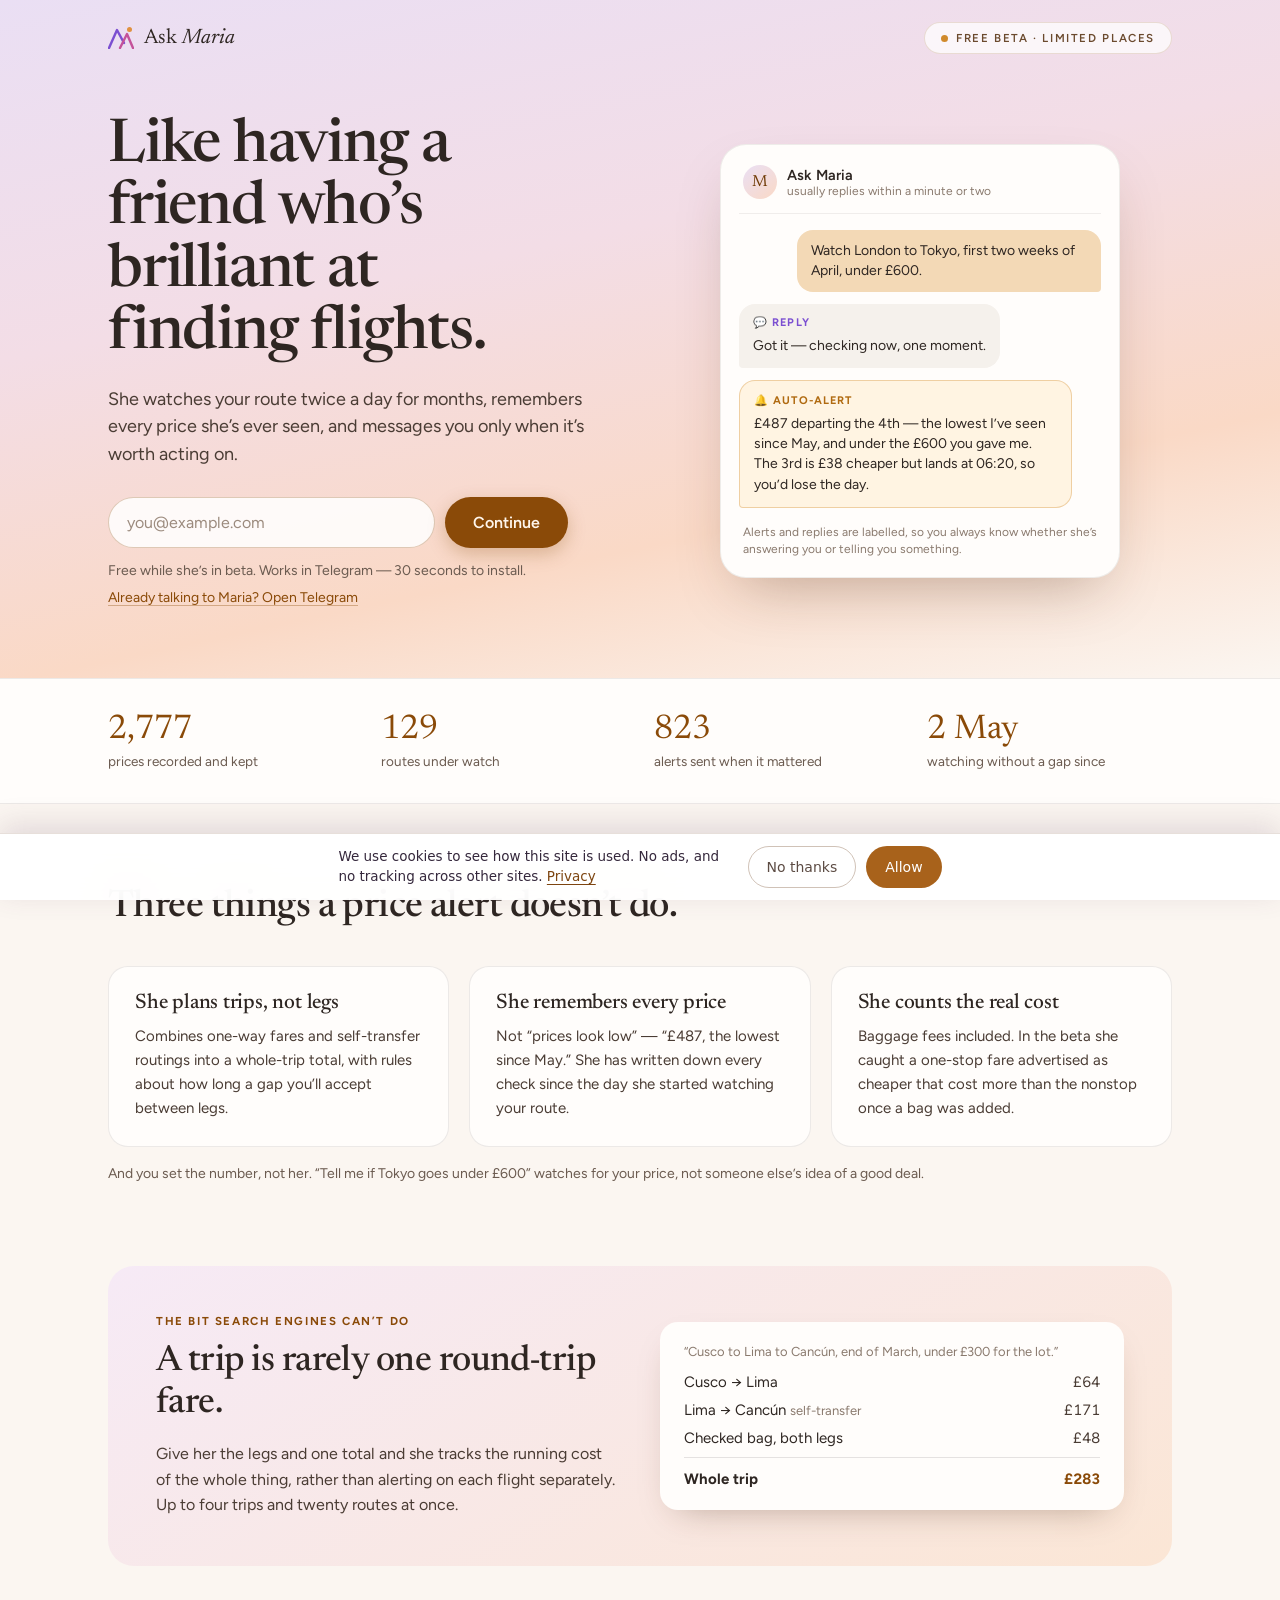
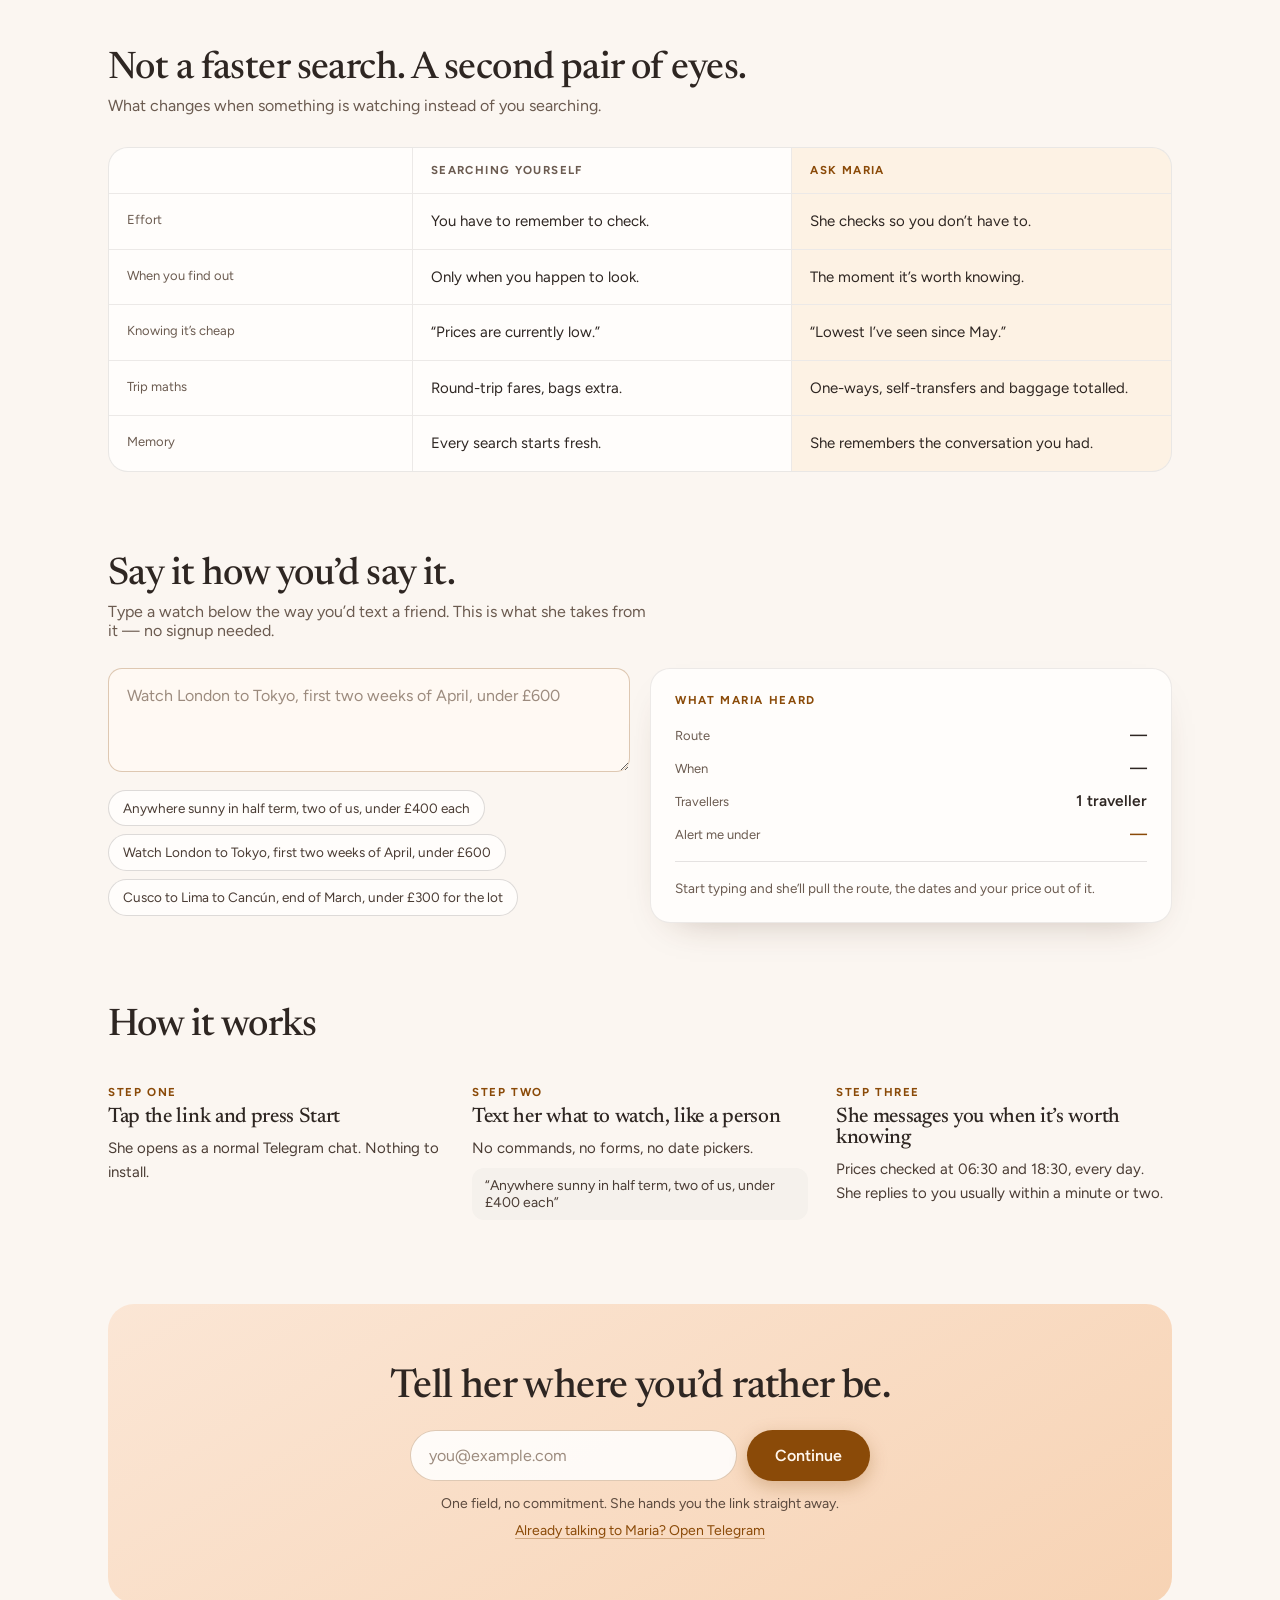
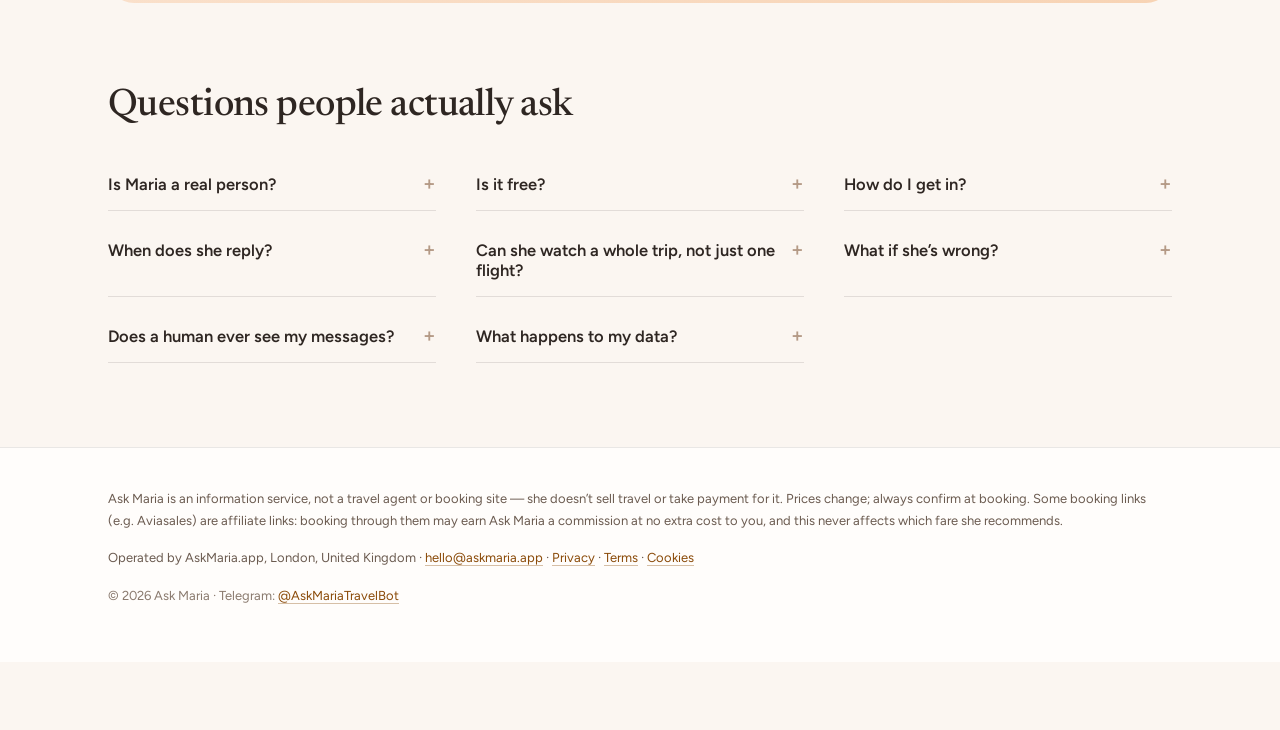
==== index.html @ 1ac15db9 "Redesign the site around a three-step signup Adopts the supplied static design (index / invite / con" ====
<!DOCTYPE html>
<html lang="en">
<head>
<meta charset="utf-8">
<meta name="viewport" content="width=device-width, initial-scale=1">

<!-- Consent Mode defaults. MUST run before gtm.js and gtag.js below: a default
     declared after the tag has started is a default that arrived too late.
     Storage is denied until the banner in /analytics.js says otherwise, so both
     tags start up cookieless. The localStorage read re-grants for a returning
     visitor who already accepted — without it the first hit of every later
     visit would be recorded with storage off, and the banner would re-ask. -->
<script>
window.dataLayer = window.dataLayer || [];
function gtag(){dataLayer.push(arguments);}
gtag('consent','default',{
  ad_storage:'denied',
  ad_user_data:'denied',
  ad_personalization:'denied',
  analytics_storage:'denied',
  wait_for_update:500
});
try{if(localStorage.getItem('askmaria-consent')==='granted'){
  gtag('consent','update',{analytics_storage:'granted'});
}}catch(e){}
</script>

<!-- Google Tag Manager -->
<script>(function(w,d,s,l,i){w[l]=w[l]||[];w[l].push({'gtm.start':
new Date().getTime(),event:'gtm.js'});var f=d.getElementsByTagName(s)[0],
j=d.createElement(s),dl=l!='dataLayer'?'&l='+l:'';j.async=true;j.src=
'https://www.googletagmanager.com/gtm.js?id='+i+dl;f.parentNode.insertBefore(j,f);
})(window,document,'script','dataLayer','GTM-TWRBWLNP');</script>
<!-- End Google Tag Manager -->

<meta name="description" content="A Telegram bot that watches flight prices twice a day and tells you when a fare is the lowest she has seen. You set the price. Free while she is in beta.">

<link rel="canonical" href="https://askmaria.app/">

<meta property="og:type" content="website">
<meta property="og:site_name" content="Ask Maria">
<meta property="og:url" content="https://askmaria.app/">
<meta property="og:title" content="Ask Maria &mdash; a friend who&rsquo;s brilliant at finding flights">
<meta property="og:description" content="She remembers every price, so she can tell you when one is genuinely low. You set the number. Free beta.">
<meta property="og:image" content="https://askmaria.app/og.png">
<meta property="og:image:width" content="1200">
<meta property="og:image:height" content="630">
<meta property="og:image:alt" content="Ask Maria &mdash; a friend who&rsquo;s brilliant at finding flights">
<meta name="twitter:card" content="summary_large_image">

<meta name="theme-color" content="#F6EFE7">

<link rel="icon" type="image/svg+xml" href="/logo/ask-maria-favicon.svg">
<title>Ask Maria &mdash; a friend who&rsquo;s brilliant at finding flights</title>
<link rel="preconnect" href="https://fonts.googleapis.com">
<link rel="preconnect" href="https://fonts.gstatic.com" crossorigin>
<link href="https://fonts.googleapis.com/css2?family=Newsreader:opsz,wght@6..72,400;6..72,500;6..72,600&family=Figtree:wght@400;500;600;700&display=swap" rel="stylesheet">
<link rel="stylesheet" href="styles.css">

</head>
<body>
<div class="band">
  <header class="wrap site-head">
  <a class="logo" href="index.html"><svg width="26" height="22" viewBox="0 0 26 22" fill="none" aria-hidden="true"><path d="M1 21 9 3l7 13" stroke="#7B4FD1" stroke-width="2.4" stroke-linecap="round" stroke-linejoin="round"/><path d="M12 21 19 7l6 14" stroke="#C4529A" stroke-width="2.4" stroke-linecap="round" stroke-linejoin="round"/><circle cx="21.5" cy="2.5" r="2.5" fill="#E0913F"/></svg><span>Ask <em>Maria</em></span></a>
  <div class="pill"><span class="dot"></span>Free beta &middot; Limited places</div>
</header>
  <section class="hero">
    <div>
      <h1>Like having a friend who&rsquo;s brilliant at finding flights.</h1>
      <p class="lede" style="margin-bottom:28px">She watches your route twice a day for months, remembers every price she&rsquo;s ever seen, and messages you only when it&rsquo;s worth acting on.</p>
      <form class="signup" action="invite.html" method="get">
        <input class="input" type="email" name="email" required placeholder="you@example.com" aria-label="Email address">
        <button class="btn" type="submit">Continue</button>
      </form>
      <p class="note" style="margin-top:14px">Free while she&rsquo;s in beta. Works in Telegram &mdash; 30 seconds to install.</p>
      <p class="note" style="margin-top:10px"><a href="https://t.me/AskMariaTravelBot">Already talking to Maria? Open Telegram</a></p>
    </div>
    <div class="chat">
      <div class="chat__head">
        <div class="chat__avatar">M</div>
        <div>
          <div style="font-weight:600;font-size:14.5px">Ask Maria</div>
          <div style="font-size:12px;color:var(--ink-4)">usually replies within a minute or two</div>
        </div>
      </div>
      <div class="chat__body">
        <div class="bubble bubble--me">Watch London to Tokyo, first two weeks of April, under &pound;600.</div>
        <div class="bubble"><span class="tag tag--reply">&#128172; REPLY</span>Got it &mdash; checking now, one moment.</div>
        <div class="bubble bubble--alert"><span class="tag tag--alert">&#128276; AUTO-ALERT</span>&pound;487 departing the 4th &mdash; the lowest I&rsquo;ve seen since May, and under the &pound;600 you gave me. The 3rd is &pound;38 cheaper but lands at 06:20, so you&rsquo;d lose the day.</div>
      </div>
      <p style="margin:16px 4px 2px;font-size:12px;color:var(--ink-4);line-height:1.4">Alerts and replies are labelled, so you always know whether she&rsquo;s answering you or telling you something.</p>
    </div>
  </section>
</div>

<section class="stats">
  <div class="wrap stats__grid" style="padding-left:28px;padding-right:28px">
    <div><div class="stat__n" data-stat="prices">2,777</div><div class="stat__l">prices recorded and kept</div></div>
    <div><div class="stat__n" data-stat="routes">129</div><div class="stat__l">routes under watch</div></div>
    <div><div class="stat__n" data-stat="alerts">823</div><div class="stat__l">alerts sent when it mattered</div></div>
    <div><div class="stat__n" data-stat="since">2 May</div><div class="stat__l">watching without a gap since</div></div>
  </div>
</section>

<section class="wrap section">
  <h2 class="h2" style="margin-bottom:40px">Three things a price alert doesn&rsquo;t do.</h2>
  <div class="grid">
    <div class="card"><h3>She plans trips, not legs</h3><p>Combines one-way fares and self-transfer routings into a whole-trip total, with rules about how long a gap you&rsquo;ll accept between legs.</p></div>
    <div class="card"><h3>She remembers every price</h3><p>Not &ldquo;prices look low&rdquo; &mdash; &ldquo;&pound;487, the lowest since May.&rdquo; She has written down every check since the day she started watching your route.</p></div>
    <div class="card"><h3>She counts the real cost</h3><p>Baggage fees included. In the beta she caught a one-stop fare advertised as cheaper that cost more than the nonstop once a bag was added.</p></div>
  </div>
  <p class="note" style="margin-top:18px">And you set the number, not her. &ldquo;Tell me if Tokyo goes under &pound;600&rdquo; watches for your price, not someone else&rsquo;s idea of a good deal.</p>
</section>

<section class="wrap section">
  <div class="panel">
    <div>
      <div class="eyebrow" style="margin-bottom:14px">The bit search engines can&rsquo;t do</div>
      <h2 style="font-size:clamp(26px,3.2vw,36px);line-height:1.15;margin-bottom:16px">A trip is rarely one round-trip fare.</h2>
      <p style="font-size:16px;line-height:1.6;color:var(--ink-2);max-width:34em">Give her the legs and one total and she tracks the running cost of the whole thing, rather than alerting on each flight separately. Up to four trips and twenty routes at once.</p>
    </div>
    <div class="receipt">
      <p style="font-size:13px;color:var(--ink-4);margin-bottom:14px">&ldquo;Cusco to Lima to Canc&uacute;n, end of March, under &pound;300 for the lot.&rdquo;</p>
      <div class="row"><span>Cusco &rarr; Lima</span><span class="num">&pound;64</span></div>
      <div class="row"><span>Lima &rarr; Canc&uacute;n <span style="color:var(--ink-4);font-size:13px">self-transfer</span></span><span class="num">&pound;171</span></div>
      <div class="row"><span>Checked bag, both legs</span><span class="num">&pound;48</span></div>
      <div class="row row--total"><span>Whole trip</span><span class="num">&pound;283</span></div>
    </div>
  </div>
</section>

<section class="wrap section">
  <h2 class="h2">Not a faster search. A second pair of eyes.</h2>
  <p class="sub">What changes when something is watching instead of you searching.</p>
  <div class="table">
    <div class="table__grid">
      <div class="th"></div><div class="th">Searching yourself</div><div class="th us">Ask Maria</div>
        <div class="rh">Effort</div><div>You have to remember to check.</div><div class="us">She checks so you don&rsquo;t have to.</div>
        <div class="rh">When you find out</div><div>Only when you happen to look.</div><div class="us">The moment it&rsquo;s worth knowing.</div>
        <div class="rh">Knowing it&rsquo;s cheap</div><div>&ldquo;Prices are currently low.&rdquo;</div><div class="us">&ldquo;Lowest I&rsquo;ve seen since May.&rdquo;</div>
        <div class="rh">Trip maths</div><div>Round-trip fares, bags extra.</div><div class="us">One-ways, self-transfers and baggage totalled.</div>
        <div class="rh">Memory</div><div>Every search starts fresh.</div><div class="us">She remembers the conversation you had.</div>
    </div>
  </div>
</section>

<section class="wrap section">
  <h2 class="h2">Say it how you&rsquo;d say it.</h2>
  <p class="sub" style="margin-bottom:28px">Type a watch below the way you&rsquo;d text a friend. This is what she takes from it &mdash; no signup needed.</p>
  <div class="try">
    <div>
      <textarea class="field" id="try-input" rows="3" placeholder="Watch London to Tokyo, first two weeks of April, under &pound;600"></textarea>
      <div class="chips" id="try-chips"></div>
    </div>
    <div class="parsed">
      <div class="eyebrow">What Maria heard</div>
      <dl>
        <div class="pair"><dt>Route</dt><dd data-parsed="route">&mdash;</dd></div>
        <div class="pair"><dt>When</dt><dd data-parsed="when">&mdash;</dd></div>
        <div class="pair"><dt>Travellers</dt><dd data-parsed="who">1 traveller</dd></div>
        <div class="pair"><dt>Alert me under</dt><dd data-parsed="threshold" style="color:var(--brand)">&mdash;</dd></div>
      </dl>
      <p class="parsed__note" data-parsed="note">Start typing and she&rsquo;ll pull the route, the dates and your price out of it.</p>
    </div>
  </div>
</section>

<section class="wrap section">
  <h2 class="h2">How it works</h2>
  <div class="steps">
    <div class="step"><div class="eyebrow">Step one</div><h3>Tap the link and press Start</h3><p>She opens as a normal Telegram chat. Nothing to install.</p></div>
    <div class="step"><div class="eyebrow">Step two</div><h3>Text her what to watch, like a person</h3><p>No commands, no forms, no date pickers.</p><div class="quote">&ldquo;Anywhere sunny in half term, two of us, under &pound;400 each&rdquo;</div></div>
    <div class="step"><div class="eyebrow">Step three</div><h3>She messages you when it&rsquo;s worth knowing</h3><p>Prices checked at 06:30 and 18:30, every day. She replies to you usually within a minute or two.</p></div>
  </div>
</section>

<section class="wrap section">
  <div class="panel panel--cta">
    <h2 style="font-size:clamp(28px,3.6vw,40px);margin-bottom:22px">Tell her where you&rsquo;d rather be.</h2>
    <form class="signup" action="invite.html" method="get" style="margin:0 auto;justify-content:center">
      <input class="input" type="email" name="email" required placeholder="you@example.com" aria-label="Email address">
      <button class="btn" type="submit">Continue</button>
    </form>
    <p class="note" style="margin-top:14px;color:#5C4A3E">One field, no commitment. She hands you the link straight away.</p>
    <p class="note" style="margin-top:10px"><a href="https://t.me/AskMariaTravelBot">Already talking to Maria? Open Telegram</a></p>
  </div>
</section>

<section class="wrap section">
  <h2 class="h2">Questions people actually ask</h2>
  <div class="faq">
      <details><summary>Is Maria a real person?</summary><p>No &mdash; she&rsquo;s a bot, built in London by someone who got tired of watching friends lose money to fake booking sites. She writes like a person because forms are miserable, not because she&rsquo;s pretending to be one.</p></details>
      <details><summary>Is it free?</summary><p>Free during the beta, and free for good on a basic number of watches. If paid tiers ever arrive, beta users get told first and keep beta terms.</p></details>
      <details><summary>How do I get in?</summary><p>Leave your email and she hands you the Telegram link straight away. Places are limited, so if she&rsquo;s full you&rsquo;ll wait a little &mdash; she&rsquo;ll tell you where you are in the queue.</p></details>
      <details><summary>When does she reply?</summary><p>Usually within a minute or two. Overnight messages get answered in the morning.</p></details>
      <details><summary>Can she watch a whole trip, not just one flight?</summary><p>Yes. Give her the legs and one total &mdash; &ldquo;Cusco to Lima to Canc&uacute;n, end of March, under &pound;300 for the lot&rdquo; &mdash; and she tracks the running cost of the whole thing rather than alerting on each flight separately. Up to four trips and twenty routes at once.</p></details>
      <details><summary>What if she&rsquo;s wrong?</summary><p>She might be. Prices move fast and airlines hide fees. Always confirm at booking &mdash; she gives you the link and the reasoning, you make the call.</p></details>
      <details><summary>Does a human ever see my messages?</summary><p>Yes. Maria is run by one person, and your chats sit on her machine, so she can read them &mdash; that&rsquo;s how a beta gets fixed. They&rsquo;re never sold or shared, and the models that write Maria&rsquo;s replies don&rsquo;t train on them.</p></details>
      <details><summary>What happens to my data?</summary><p>Your watches and chats are yours. Not sold, not shared. Deleted on request.</p></details>
  </div>
</section>

<footer class="site-foot">
  <div class="wrap"><p>Ask Maria is an information service, not a travel agent or booking site &mdash; she doesn&rsquo;t sell travel or take payment for it. Prices change; always confirm at booking. Some booking links (e.g. Aviasales) are affiliate links: booking through them may earn Ask Maria a commission at no extra cost to you, and this never affects which fare she recommends.</p>
  <p>Operated by AskMaria.app, London, United Kingdom &middot; <a href="mailto:hello@askmaria.app">hello@askmaria.app</a> &middot; <a href="/privacy">Privacy</a> &middot; <a href="/terms">Terms</a> &middot; <a href="/privacy">Cookies</a></p>
  <p style="color:var(--ink-4)">&copy; 2026 Ask Maria &middot; Telegram: <a href="https://t.me/AskMariaTravelBot">@AskMariaTravelBot</a></p></div>
</footer>
<script src="analytics.js"></script>
<script src="app.js"></script>
</body>
</html>
---- styles.css ----
:root{
  --ink:#2E2622; --ink-2:#4A3C34; --ink-3:#6B5B50; --ink-4:#8A7A6E;
  --brand:#8A4A08; --brand-dark:#6F3A05; --brand-tint:#FDF2E4;
  --paper:#FBF6F1; --card:#FFFDFB; --field:#FFF9F3;
  --line:rgba(46,38,34,.09); --line-2:rgba(46,38,34,.12); --brand-line:rgba(138,74,8,.28);
  --hero:linear-gradient(168deg,#EADFF4 0%,#F3DDE6 38%,#FAD9C6 72%,#FBF6F1 100%);
  --hero-short:linear-gradient(170deg,#EADFF4 0%,#F3DDE6 42%,#FAD9C6 78%,#FBF6F1 100%);
  --warm:linear-gradient(150deg,#F6EAF6,#FBE6D5);
  --warm-2:linear-gradient(150deg,#FBE6D5,#F7D3B4);
  --serif:"Newsreader",Georgia,serif; --sans:"Figtree",system-ui,-apple-system,sans-serif;
  --wrap:1120px; --wrap-narrow:880px;
}
*{box-sizing:border-box}
body{margin:0;background:var(--paper);color:var(--ink);font-family:var(--sans);-webkit-font-smoothing:antialiased;overflow-x:hidden}
a{color:var(--brand);text-decoration-color:rgba(138,74,8,.35);text-underline-offset:3px}
a:hover{color:var(--brand-dark);text-decoration-color:var(--brand-dark)}
input,textarea,button{font:inherit}
input::placeholder,textarea::placeholder{color:#9C8B7E}
h1,h2,h3{font-family:var(--serif);font-weight:500;letter-spacing:-.015em;margin:0}
p{margin:0}

.wrap{max-width:var(--wrap);margin:0 auto;padding-left:28px;padding-right:28px}
.wrap--narrow{max-width:var(--wrap-narrow)}
.band{background:var(--hero)}
.band--short{background:var(--hero-short)}
.section{padding-top:84px}
.stack{display:flex;flex-direction:column}
.grid{display:grid;gap:20px;grid-template-columns:repeat(auto-fit,minmax(260px,1fr))}

/* header */
.site-head{display:flex;align-items:center;justify-content:space-between;gap:16px;padding-top:22px;padding-bottom:22px}
.logo{display:flex;align-items:center;gap:10px;text-decoration:none;color:var(--ink);font-family:var(--serif);font-size:21px}
.pill{display:inline-flex;align-items:center;gap:8px;background:rgba(255,255,255,.72);border:1px solid rgba(138,74,8,.16);border-radius:999px;padding:8px 16px;font-size:11.5px;letter-spacing:.14em;text-transform:uppercase;color:#6B4A2E;font-weight:600;white-space:nowrap}
.pill .dot{width:7px;height:7px;border-radius:50%;background:#D08A2C}

/* hero */
.hero{display:grid;grid-template-columns:repeat(auto-fit,minmax(320px,1fr));gap:56px;align-items:center;padding:40px 28px 72px;max-width:var(--wrap);margin:0 auto}
.hero h1{font-size:clamp(40px,5.4vw,60px);line-height:1.04;letter-spacing:-.02em;margin-bottom:20px;text-wrap:balance}
.lede{font-size:18px;line-height:1.55;color:var(--ink-2);max-width:30em;text-wrap:pretty}

/* forms */
.signup{display:flex;flex-wrap:wrap;gap:10px;max-width:460px}
.input{flex:1 1 220px;min-width:0;padding:15px 18px;border-radius:999px;border:1px solid var(--brand-line);background:rgba(255,255,255,.86);color:var(--ink);outline:none}
.input:focus{border-color:var(--brand);box-shadow:0 0 0 3px rgba(138,74,8,.14)}
.field{width:100%;padding:15px 18px;border-radius:14px;border:1px solid var(--brand-line);background:var(--field);color:var(--ink);outline:none;line-height:1.5}
.field:focus{border-color:var(--brand);box-shadow:0 0 0 3px rgba(138,74,8,.14)}
textarea.field{resize:vertical}
.btn{flex:0 0 auto;padding:15px 28px;border-radius:999px;border:none;background:var(--brand);color:#FFF6EC;font-weight:600;font-size:16px;cursor:pointer;box-shadow:0 6px 18px rgba(138,74,8,.28);white-space:nowrap}
.btn:hover{background:var(--brand-dark)}
.btn--block{display:flex;align-items:center;justify-content:center;gap:10px;width:100%;padding:17px 26px;font-size:16.5px;text-decoration:none}
.btn--ghost{background:transparent;color:var(--ink-2);border:1px solid rgba(46,38,34,.2);box-shadow:none;padding:9px 18px;font-size:14px;font-weight:400}
.btn--ghost:hover{background:#F5F1EC;color:var(--ink-2)}
.note{font-size:14px;color:var(--ink-3)}
.fine{font-size:13.5px;line-height:1.6;color:var(--ink-3)}
.label{font-size:15px;font-weight:600}
.label span{font-weight:400;color:var(--ink-4)}
.check{display:flex;align-items:center;gap:12px;font-size:15px;cursor:pointer}
.check input{width:20px;height:20px;accent-color:var(--brand);cursor:pointer}

/* chat mock */
.chat{width:100%;max-width:400px;justify-self:center;background:var(--card);border:1px solid rgba(46,38,34,.08);border-radius:26px;box-shadow:0 26px 60px -22px rgba(74,42,20,.34);padding:18px;animation:fadeUp .5s ease both}
@keyframes fadeUp{from{opacity:0;transform:translateY(8px)}to{opacity:1;transform:none}}
.chat__head{display:flex;align-items:center;gap:10px;padding:2px 4px 14px;border-bottom:1px solid rgba(46,38,34,.07)}
.chat__avatar{width:34px;height:34px;border-radius:50%;background:linear-gradient(140deg,#EADFF4,#FAD9C6);display:grid;place-items:center;font-family:var(--serif);font-size:16px;color:var(--brand-dark)}
.chat__body{display:flex;flex-direction:column;gap:12px;padding-top:16px}
.bubble{max-width:88%;border-radius:16px 16px 16px 4px;padding:11px 14px;font-size:14px;line-height:1.45;background:#F5F1EC;align-self:flex-start}
.bubble--me{align-self:flex-end;max-width:84%;background:#F3D9B6;border-radius:16px 16px 4px 16px}
.bubble--alert{max-width:92%;background:#FFF4E2;border:1px solid rgba(208,138,44,.35);padding:12px 14px}
.tag{display:block;font-size:11px;letter-spacing:.1em;font-weight:700;margin-bottom:5px}
.tag--reply{color:#7B4FD1}
.tag--alert{color:#B06A10}

/* stats */
.stats{background:var(--card);border-top:1px solid var(--line);border-bottom:1px solid var(--line);margin-top:0}
.stats__grid{display:grid;grid-template-columns:repeat(auto-fit,minmax(160px,1fr));gap:28px;padding:34px 28px}
.stat__n{font-family:var(--serif);font-size:34px;line-height:1;color:var(--brand)}
.stat__l{font-size:13.5px;color:var(--ink-3);margin-top:6px}

/* cards */
.card{background:var(--card);border:1px solid var(--line);border-radius:20px;padding:26px;display:flex;flex-direction:column;gap:10px}
.card h3{font-size:21px;letter-spacing:-.01em}
.card p{font-size:15px;line-height:1.6;color:var(--ink-2)}
.h2{font-size:clamp(28px,3.4vw,38px)}
.sub{font-size:16px;color:var(--ink-3);max-width:34em;margin-top:8px}
.eyebrow{font-size:11.5px;letter-spacing:.14em;text-transform:uppercase;color:var(--brand);font-weight:700}

/* panel */
.panel{background:var(--warm);border-radius:26px;padding:clamp(28px,4vw,48px);display:grid;grid-template-columns:repeat(auto-fit,minmax(280px,1fr));gap:40px;align-items:center}
.panel--cta{background:var(--warm-2);display:block;text-align:center;padding:clamp(36px,5vw,64px) 28px}
.receipt{background:var(--card);border-radius:18px;padding:22px 24px;box-shadow:0 14px 34px -18px rgba(74,42,20,.4)}
.row{display:flex;justify-content:space-between;gap:16px;font-size:15px}
.row+.row{margin-top:10px}
.row--total{border-top:1px solid var(--line-2);margin-top:14px;padding-top:12px;font-weight:700}
.row--total span:last-child{color:var(--brand)}
.num{font-variant-numeric:tabular-nums;color:var(--ink-2)}

/* try it */
.try{display:grid;grid-template-columns:repeat(auto-fit,minmax(290px,1fr));gap:20px;align-items:start}
.chips{display:flex;flex-wrap:wrap;gap:8px;align-items:flex-start;margin-top:14px}
.chip{padding:8px 14px;border-radius:999px;border:1px solid rgba(46,38,34,.16);background:var(--card);color:var(--ink-2);font-size:13.5px;line-height:1.4;cursor:pointer;text-align:left;height:auto;white-space:normal;flex:0 1 auto}
.chip:hover{border-color:var(--brand);color:var(--brand)}
.parsed{background:var(--card);border:1px solid var(--line);border-radius:20px;padding:24px;box-shadow:0 16px 40px -26px rgba(74,42,20,.4)}
.parsed .row{align-items:baseline}
.parsed dt{font-size:13px;color:var(--ink-3)}
.parsed dd{margin:0;font-size:15.5px;font-weight:600;text-align:right}
.parsed dl{margin:18px 0 0;display:flex;flex-direction:column;gap:14px}
.parsed .pair{display:flex;justify-content:space-between;gap:18px;align-items:baseline}
.parsed__note{margin-top:18px;padding-top:16px;border-top:1px solid var(--line-2);font-size:13.5px;line-height:1.55;color:var(--ink-3)}

/* comparison */
.table{border:1px solid rgba(46,38,34,.1);border-radius:20px;overflow:hidden;background:var(--card);margin-top:32px}
.table__grid{display:grid;grid-template-columns:minmax(120px,.8fr) 1fr 1fr;gap:1px;background:rgba(46,38,34,.09)}
.table__grid>*{background:var(--card);padding:16px 18px;font-size:15px;line-height:1.5}
.table__grid>.th{padding:14px 18px;font-size:11.5px;letter-spacing:.12em;text-transform:uppercase;font-weight:700;color:var(--ink-3)}
.table__grid>.rh{font-size:13px;color:var(--ink-3)}
.table__grid>.us{background:var(--brand-tint)}
.table__grid>.th.us{color:var(--brand)}

/* steps */
.steps{display:grid;grid-template-columns:repeat(auto-fit,minmax(250px,1fr));gap:28px;margin-top:40px}
.step{display:flex;flex-direction:column;gap:8px}
.step h3{font-size:21px}
.step p{font-size:15px;line-height:1.6;color:var(--ink-2)}
.quote{align-self:flex-start;background:#F5F1EC;border-radius:12px;padding:9px 13px;font-size:14px;color:var(--ink-2)}
.ol{list-style:none;margin:0;padding:0;display:flex;flex-direction:column;gap:18px}
.ol li{display:flex;gap:14px;align-items:flex-start}
.ol .n{flex:0 0 auto;width:26px;height:26px;border-radius:50%;border:1px solid rgba(138,74,8,.4);color:var(--brand);font-size:13px;font-weight:700;display:grid;place-items:center;margin-top:1px}
.ol p{font-size:16px;line-height:1.55;color:#3C312A}

/* faq */
.faq{display:grid;grid-template-columns:repeat(auto-fit,minmax(300px,1fr));gap:12px 40px;margin-top:32px}
.faq details{border-bottom:1px solid var(--line-2);padding:16px 0}
.faq summary{cursor:pointer;font-weight:600;font-size:16.5px;list-style:none;display:flex;justify-content:space-between;gap:16px;align-items:baseline}
.faq summary::-webkit-details-marker{display:none}
.faq summary::after{content:"+";color:#B49A86;font-size:20px;line-height:1}
.faq details[open] summary::after{content:"–"}
.faq p{margin-top:10px;font-size:15px;line-height:1.62;color:var(--ink-2);max-width:44em}

/* footer + cookies */
.site-foot{margin-top:84px;border-top:1px solid rgba(46,38,34,.1);background:var(--card)}
.site-foot .wrap{padding-top:40px;padding-bottom:56px;display:flex;flex-direction:column;gap:16px}
.site-foot p{font-size:13px;line-height:1.65;color:var(--ink-3)}
.cookies{position:sticky;bottom:0;background:var(--card);border-top:1px solid var(--line-2);box-shadow:0 -8px 24px -18px rgba(74,42,20,.5)}
.cookies .wrap{padding-top:14px;padding-bottom:14px;display:flex;flex-wrap:wrap;gap:12px 20px;align-items:center;justify-content:space-between}
.cookies p{font-size:13.5px;color:var(--ink-2)}
.cookies__btns{display:flex;gap:10px;flex:0 0 auto}
.cookies__btns .btn{padding:9px 20px;font-size:14px}

/* confirmed */
.confirm-card{background:var(--card);border:1px solid var(--line);border-radius:24px;padding:clamp(24px,4vw,38px);box-shadow:0 22px 50px -26px rgba(74,42,20,.34)}
.confirm-card--split{display:grid;grid-template-columns:repeat(auto-fit,minmax(240px,1fr));gap:32px;align-items:center}
.qr{background:var(--field);border:1px solid rgba(46,38,34,.1);border-radius:18px;padding:16px;display:inline-block}
.said{background:var(--card);border-radius:14px;padding:13px 16px;font-size:15px;line-height:1.5}
.pull{margin:-18px auto 0}

/* ── Narrow screens ────────────────────────────────────────────────────────
   The layout is fluid by construction and needs no breakpoint for most of
   it: every grid above is repeat(auto-fit, minmax(...)) and the type is
   clamp()ed, so columns collapse on their own. These are the two places that
   don't, both measured in a 375px viewport.

   .site-head kept the logo and the beta pill on one line — the pill is
   white-space:nowrap so it cannot shrink — and overflowed by 3px. Three
   pixels is enough to make the whole PAGE scroll sideways, which reads as
   every section being broken rather than one header being tight.

   .table__grid is the only fixed-column grid in the file, deliberately: a
   comparison stops meaning anything once its columns stack, so the honest
   fix is to let it scroll inside its own box instead of collapsing it. The
   min-width keeps the three columns readable while it does.

   overflow-x and overflow-y are set separately on .table because it carries
   a 20px radius: a bare overflow-x:auto computes overflow-y to auto too and
   would add a stray vertical scrollbar inside the rounded box. */
@media (max-width: 560px) {
  .site-head { flex-wrap: wrap; gap: 10px 16px; }
  .table { overflow-x: auto; overflow-y: hidden; -webkit-overflow-scrolling: touch; }
  .table__grid { min-width: 460px; }
}
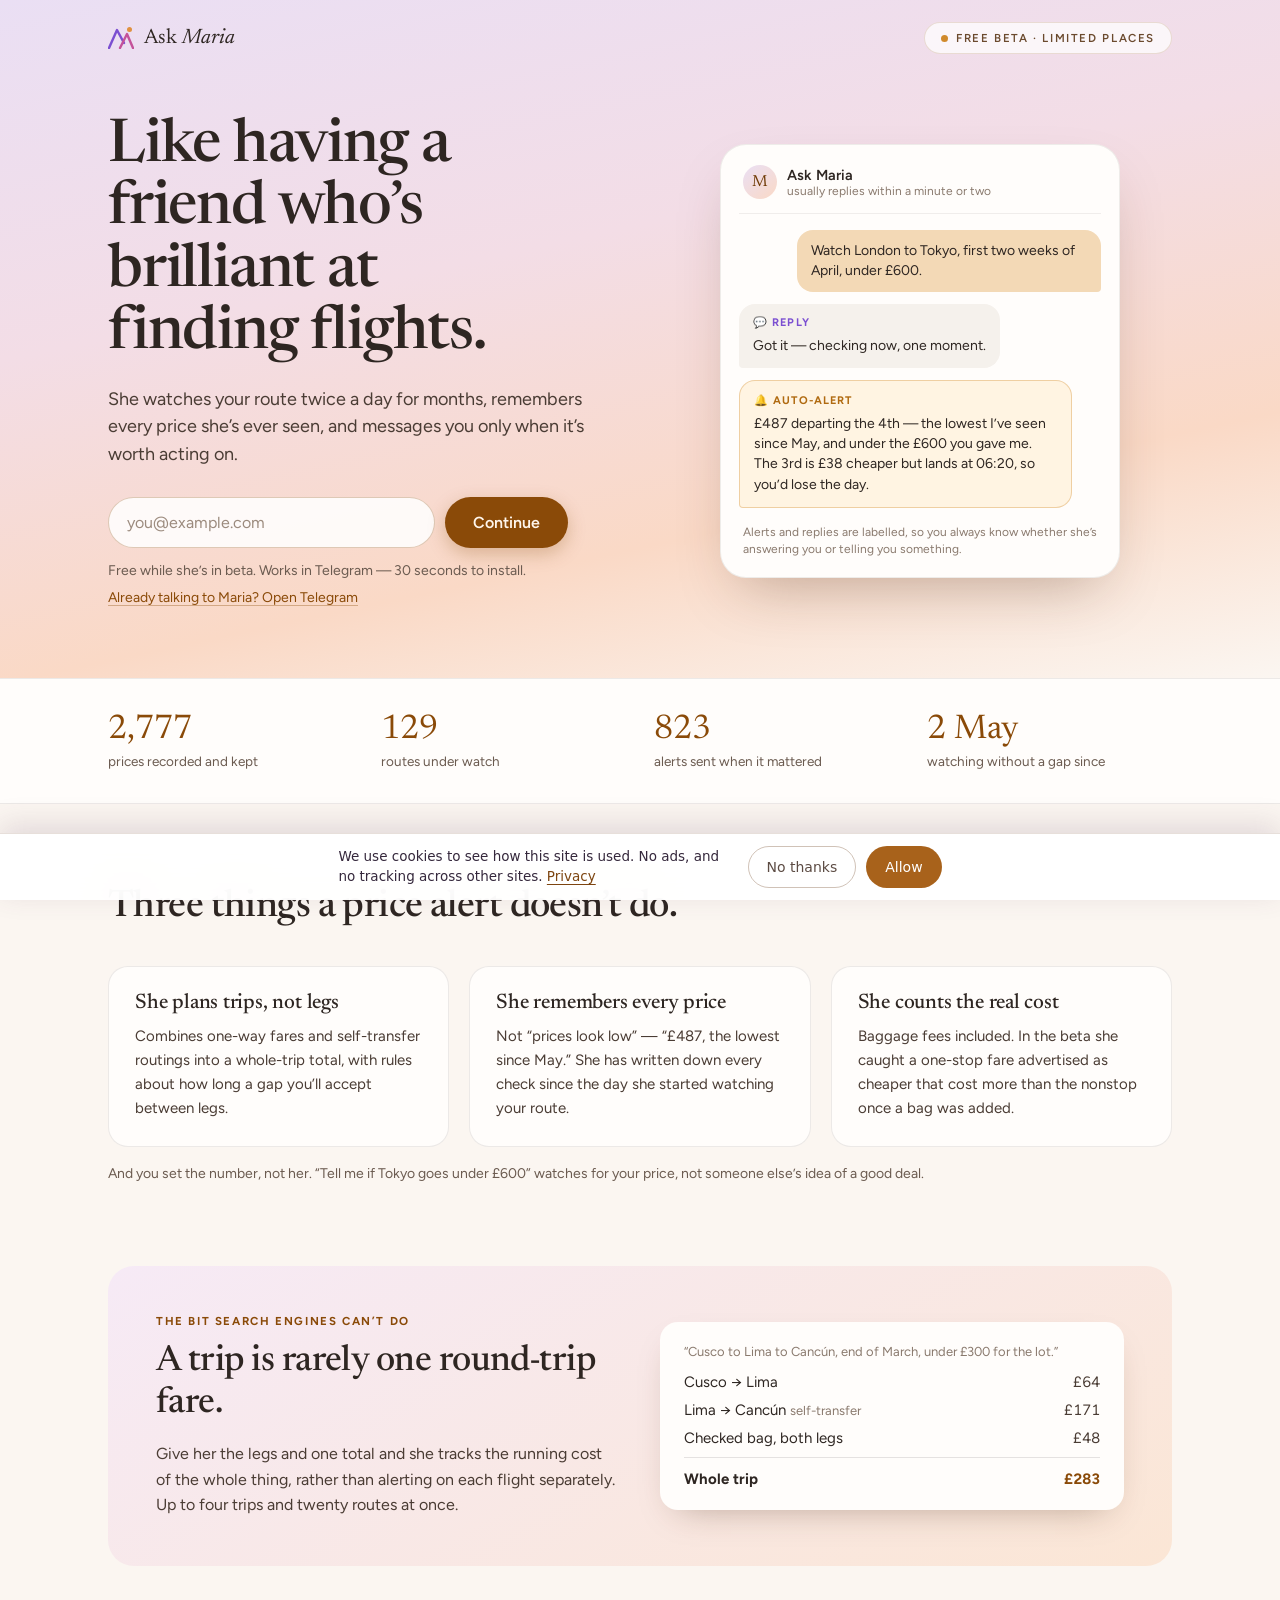
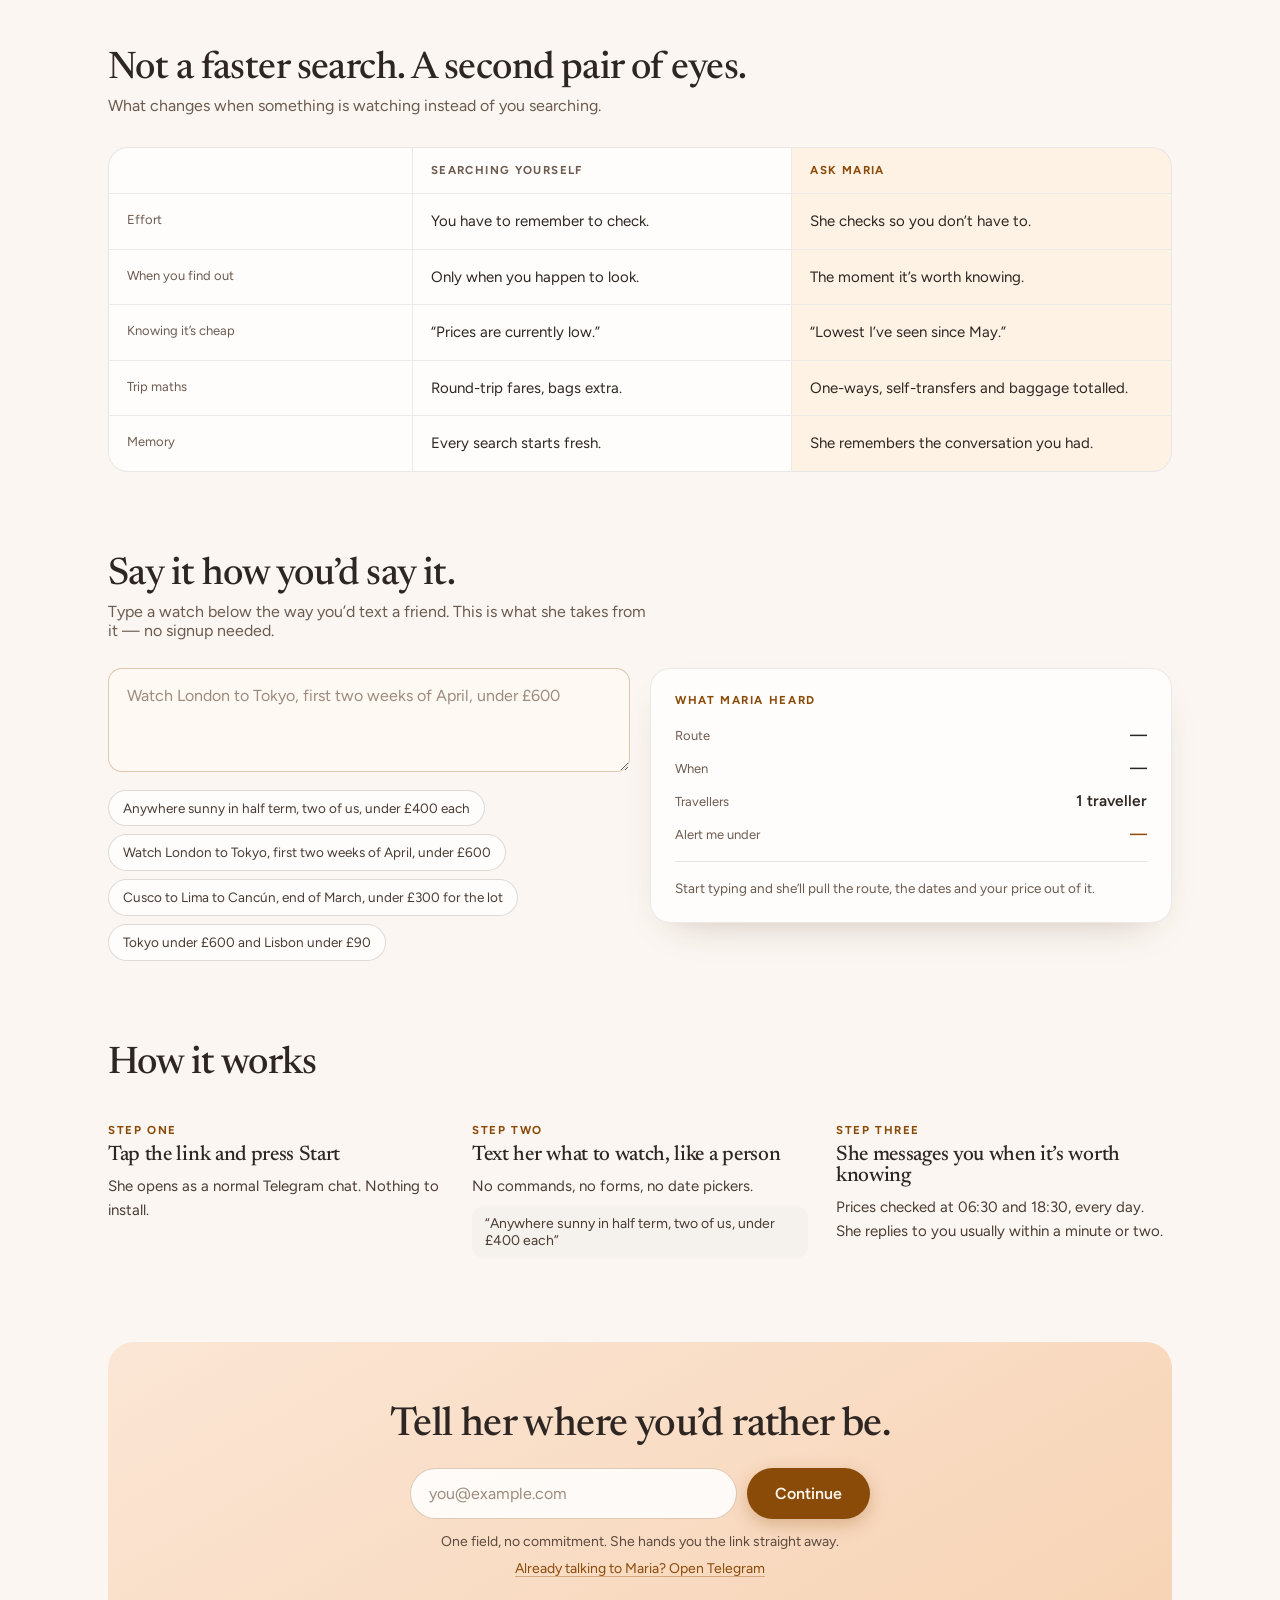
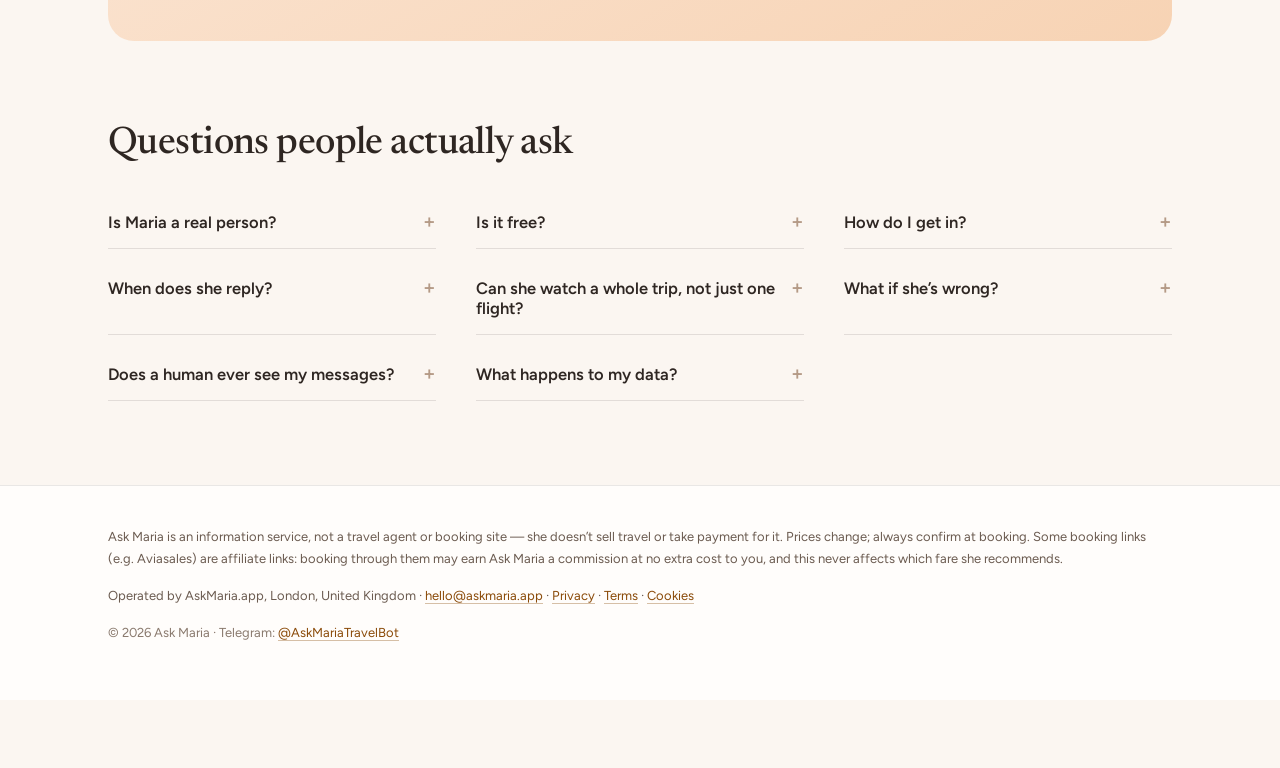
==== commit 118b7c38: "Teach the demo parser that one sentence can hold several watches The panel had exactly one shape — a" ====
--- a/index.html
+++ b/index.html
@@ -154,12 +154,16 @@
     </div>
     <div class="parsed">
       <div class="eyebrow">What Maria heard</div>
-      <dl>
+      <dl data-parsed-single>
         <div class="pair"><dt>Route</dt><dd data-parsed="route">&mdash;</dd></div>
         <div class="pair"><dt>When</dt><dd data-parsed="when">&mdash;</dd></div>
         <div class="pair"><dt>Travellers</dt><dd data-parsed="who">1 traveller</dd></div>
-        <div class="pair"><dt>Alert me under</dt><dd data-parsed="threshold" style="color:var(--brand)">&mdash;</dd></div>
+        <div class="pair"><dt data-threshold-label>Alert me under</dt><dd data-parsed="threshold" style="color:var(--brand)">&mdash;</dd></div>
       </dl>
+      <!-- Several asks in one sentence become several watches, listed. The
+           single-value layout above cannot represent them without dropping
+           something, which is what it used to do. -->
+      <div class="watches" data-parsed-list hidden></div>
       <p class="parsed__note" data-parsed="note">Start typing and she&rsquo;ll pull the route, the dates and your price out of it.</p>
     </div>
   </div>
--- a/styles.css
+++ b/styles.css
@@ -104,6 +104,7 @@
 .parsed dt{font-size:13px;color:var(--ink-3)}
 .parsed dd{margin:0;font-size:15.5px;font-weight:600;text-align:right}
 .parsed dl{margin:18px 0 0;display:flex;flex-direction:column;gap:14px}
+[hidden]{display:none!important}
 .parsed .pair{display:flex;justify-content:space-between;gap:18px;align-items:baseline}
 .parsed__note{margin-top:18px;padding-top:16px;border-top:1px solid var(--line-2);font-size:13.5px;line-height:1.55;color:var(--ink-3)}
 
@@ -177,3 +178,14 @@
   .table { overflow-x: auto; overflow-y: hidden; -webkit-overflow-scrolling: touch; }
   .table__grid { min-width: 460px; }
 }
+
+/* Several watches parsed out of one sentence. The single-value <dl> above can
+   only show one of each field, so anything with two routes or two prices had
+   to be listed instead — the alternative was dropping one, which is what the
+   first version did silently. */
+.watches{display:flex;flex-direction:column;gap:8px;margin-top:2px}
+.watch{display:flex;flex-wrap:wrap;align-items:baseline;justify-content:space-between;
+  gap:4px 14px;padding:10px 12px;border:1px solid var(--line-2);border-radius:12px;
+  background:var(--card)}
+.watch__route{font-weight:600;font-size:15px;color:var(--ink)}
+.watch__meta{font-size:13px;color:var(--ink-3);font-variant-numeric:tabular-nums}
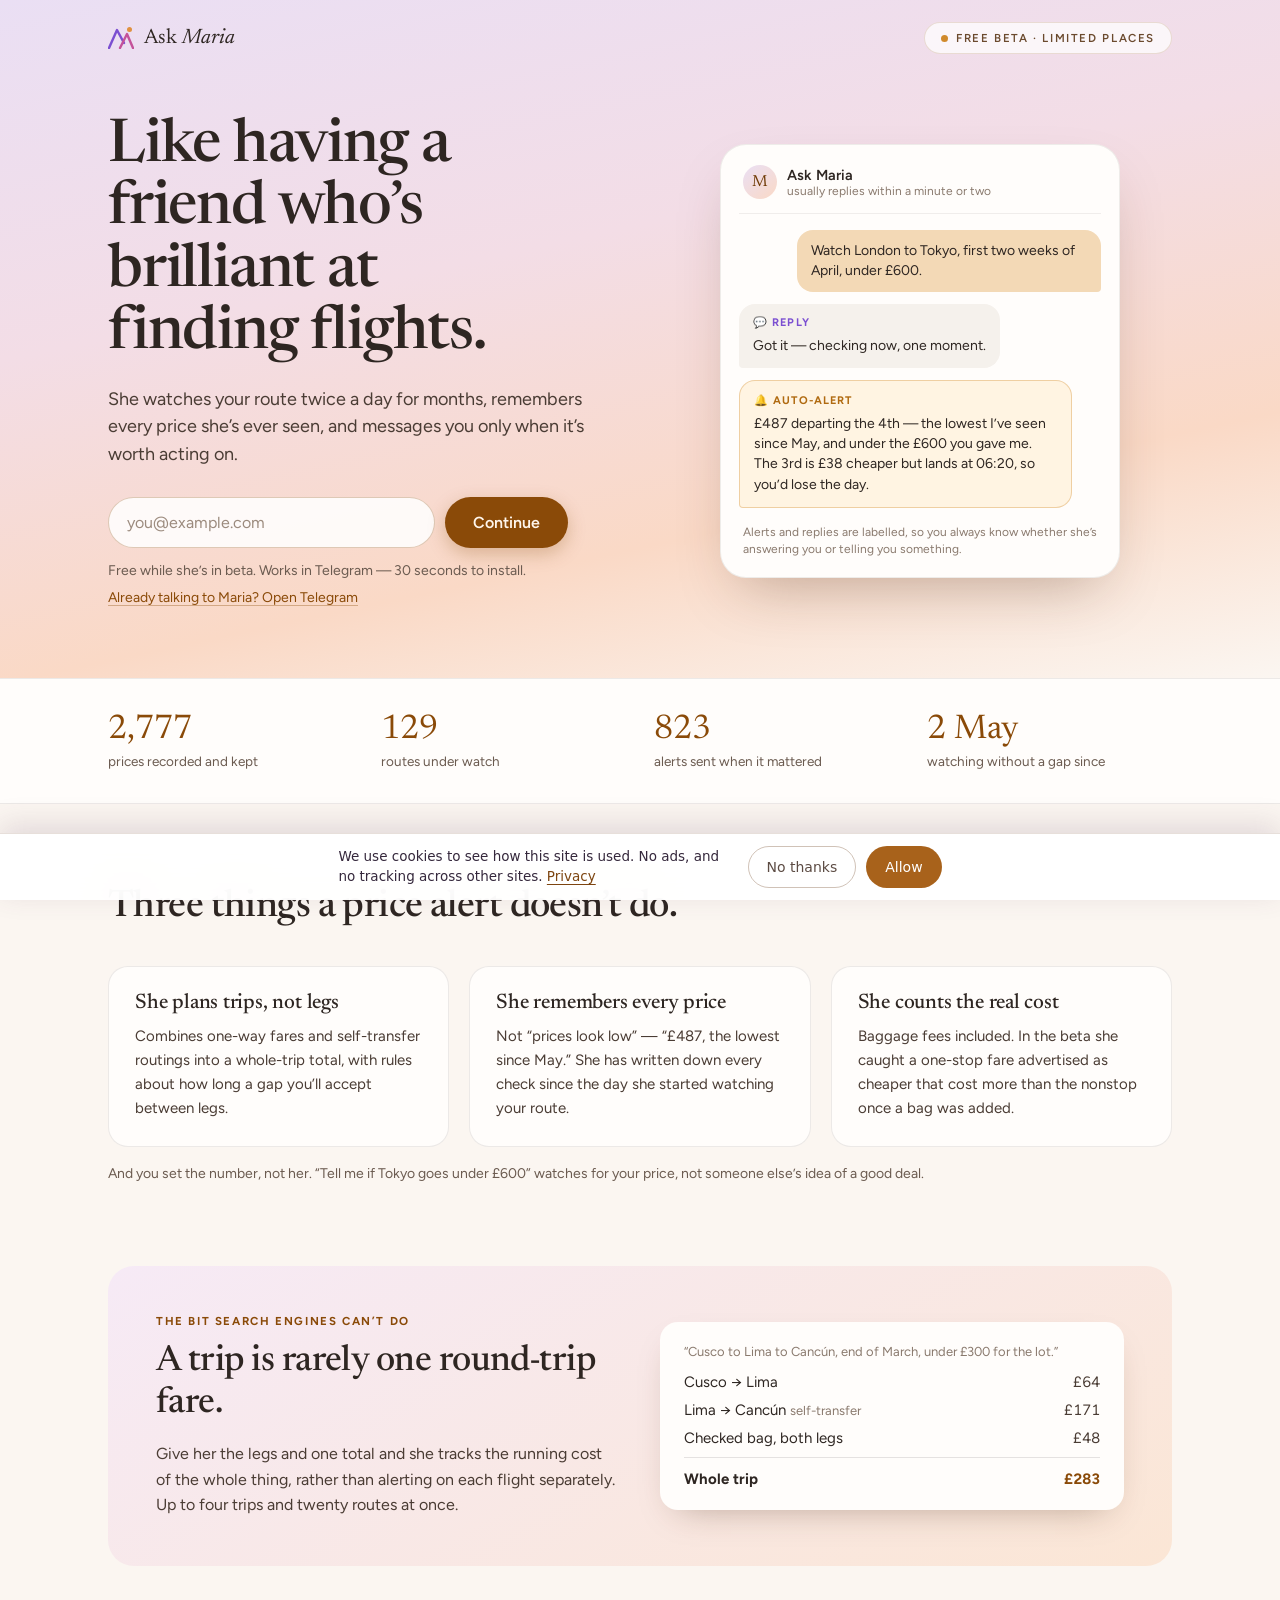
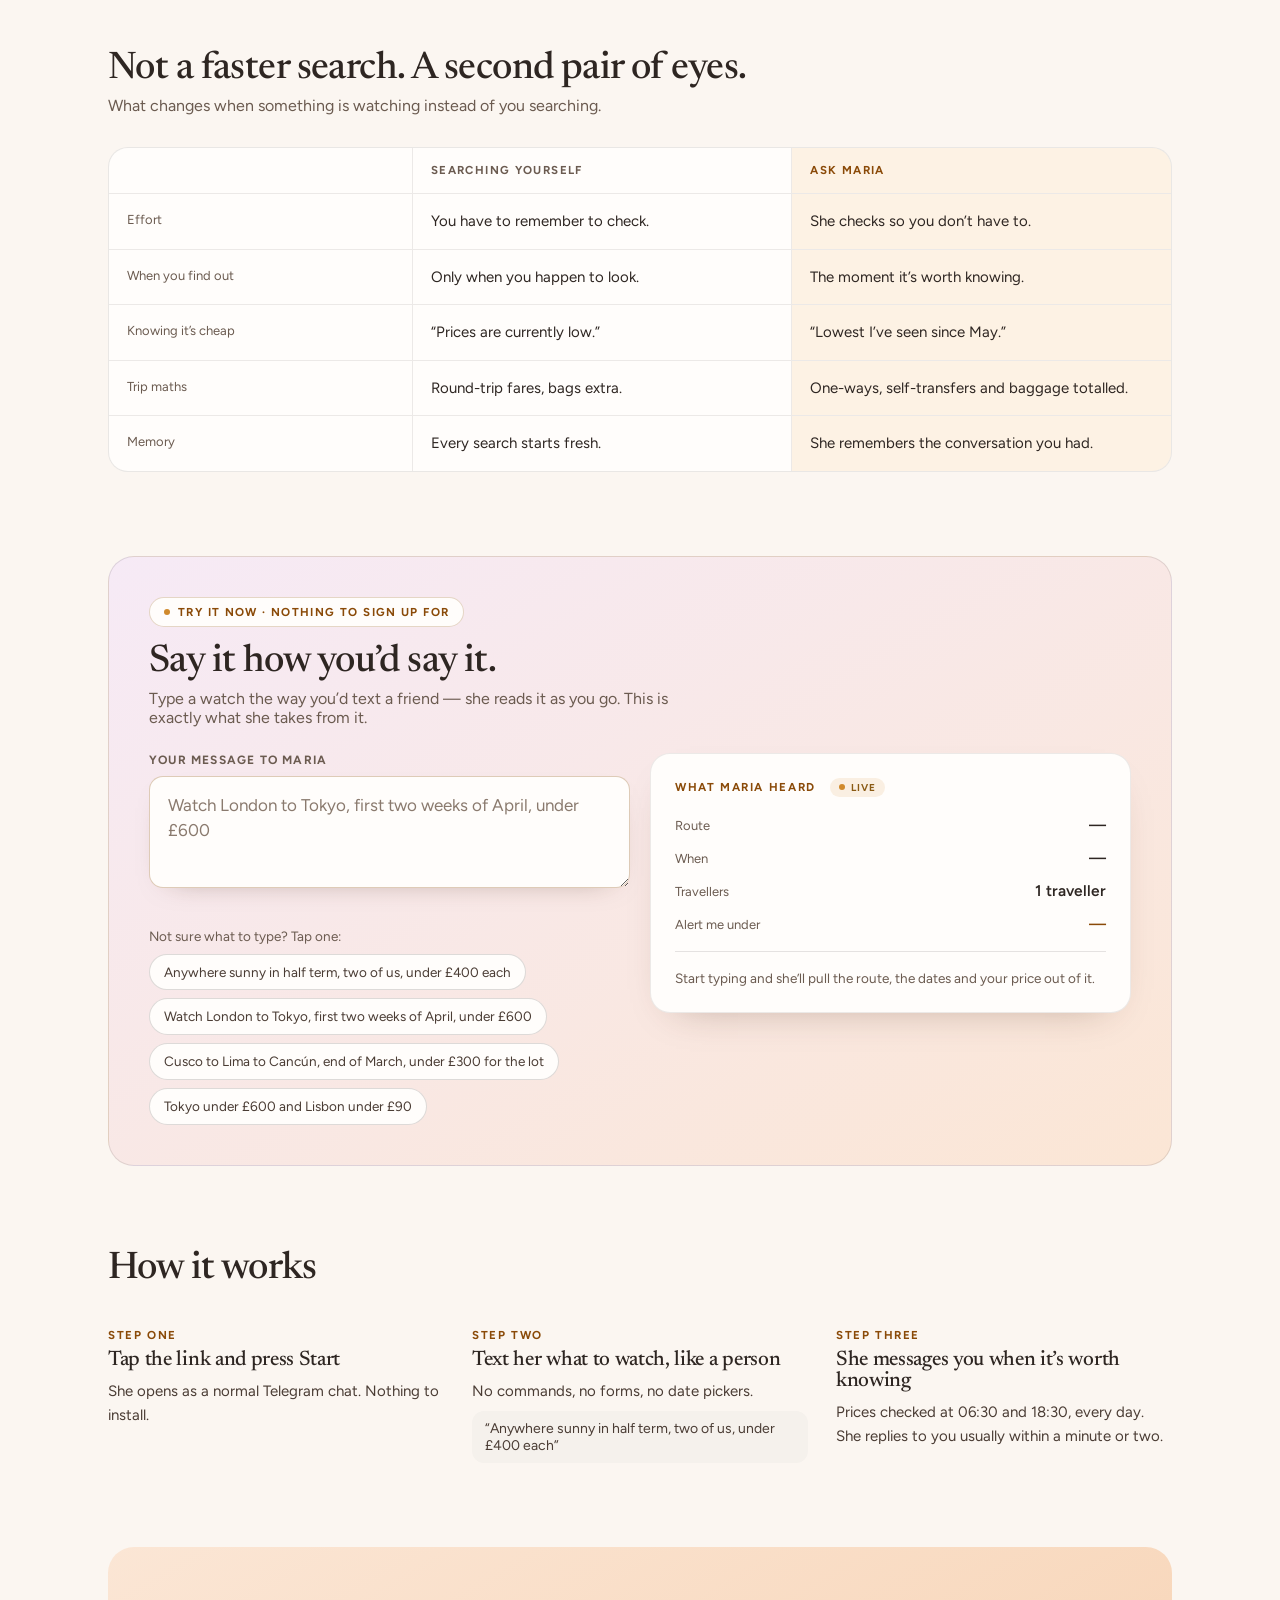
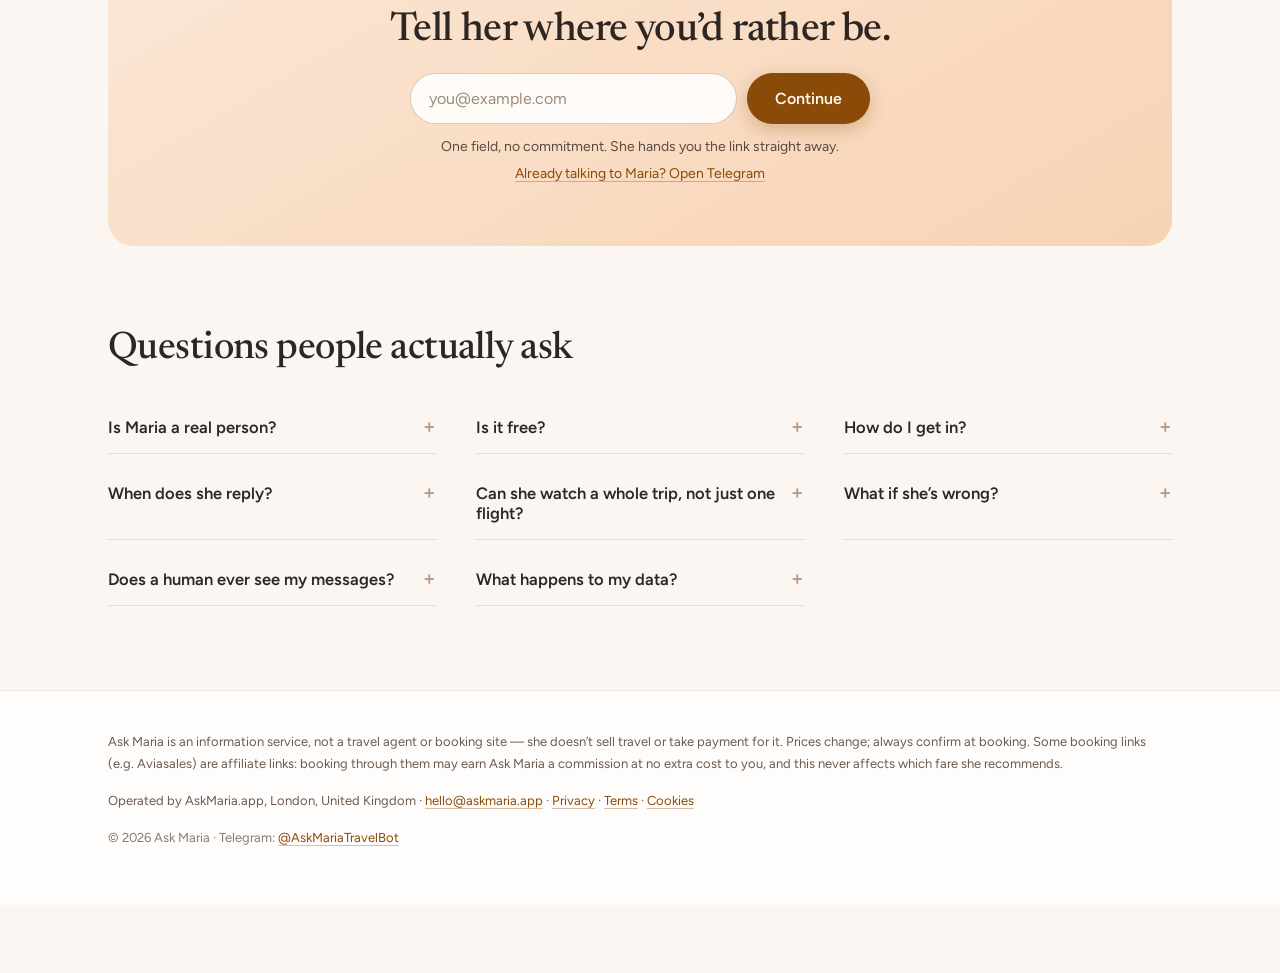
==== commit 9550f2c9: "Make the demo look like something you can use Two notes: the input was not visible enough, and nothi" ====
--- a/index.html
+++ b/index.html
@@ -145,15 +145,21 @@
 </section>
 
 <section class="wrap section">
+  <div class="demo">
+  <div class="demo__badge"><span class="dot dot--live"></span>Try it now &middot; nothing to sign up for</div>
   <h2 class="h2">Say it how you&rsquo;d say it.</h2>
-  <p class="sub" style="margin-bottom:28px">Type a watch below the way you&rsquo;d text a friend. This is what she takes from it &mdash; no signup needed.</p>
+  <p class="sub" style="margin-bottom:26px">Type a watch the way you&rsquo;d text a friend &mdash; she reads it as you go. This is exactly what she takes from it.</p>
+  <!-- Three children, not two, so the examples can be placed BELOW the answer
+       on a phone. Nested inside the field's column they pushed the result panel
+       a full screen down, and a live demo you have to scroll away from to read
+       is not a live demo. -->
   <div class="try">
-    <div>
-      <textarea class="field" id="try-input" rows="3" placeholder="Watch London to Tokyo, first two weeks of April, under &pound;600"></textarea>
-      <div class="chips" id="try-chips"></div>
+    <div class="try__field">
+      <label class="try__label" for="try-input">Your message to Maria</label>
+      <textarea class="field field--try" id="try-input" rows="3" placeholder="Watch London to Tokyo, first two weeks of April, under &pound;600"></textarea>
     </div>
     <div class="parsed">
-      <div class="eyebrow">What Maria heard</div>
+      <div class="eyebrow">What Maria heard <span class="live"><span class="dot dot--live"></span>live</span></div>
       <dl data-parsed-single>
         <div class="pair"><dt>Route</dt><dd data-parsed="route">&mdash;</dd></div>
         <div class="pair"><dt>When</dt><dd data-parsed="when">&mdash;</dd></div>
@@ -164,8 +170,17 @@
            single-value layout above cannot represent them without dropping
            something, which is what it used to do. -->
       <div class="watches" data-parsed-list hidden></div>
+      <!-- Anything she could not read, had to assume, or would come back and
+           ask about. In the panel deliberately: a dropped word that is only
+           mentioned in a sentence underneath might as well not be mentioned. -->
+      <ul class="flags" data-parsed-flags hidden></ul>
       <p class="parsed__note" data-parsed="note">Start typing and she&rsquo;ll pull the route, the dates and your price out of it.</p>
     </div>
+    <div class="try__examples">
+      <p class="try__hint">Not sure what to type? Tap one:</p>
+      <div class="chips" id="try-chips"></div>
+    </div>
+  </div>
   </div>
 </section>
 
--- a/styles.css
+++ b/styles.css
@@ -95,7 +95,18 @@
 .num{font-variant-numeric:tabular-nums;color:var(--ink-2)}
 
 /* try it */
-.try{display:grid;grid-template-columns:repeat(auto-fit,minmax(290px,1fr));gap:20px;align-items:start}
+.try{display:grid;grid-template-columns:1fr;gap:20px;align-items:start}
+/* Wide enough for two columns: field top-left, examples under it, answer down
+   the right. Narrower, the source order takes over — field, ANSWER, examples —
+   so the thing you are watching update is never below four example buttons. */
+@media (min-width:760px){
+  /* auto/1fr, or the panel spanning both rows stretches row 1 and leaves a
+     dead gap between the field and the examples underneath it. */
+  .try{grid-template-columns:1fr 1fr;grid-template-rows:auto 1fr}
+  .try__field{grid-column:1;grid-row:1}
+  .try__examples{grid-column:1;grid-row:2}
+  .parsed{grid-column:2;grid-row:1 / span 2}
+}
 .chips{display:flex;flex-wrap:wrap;gap:8px;align-items:flex-start;margin-top:14px}
 .chip{padding:8px 14px;border-radius:999px;border:1px solid rgba(46,38,34,.16);background:var(--card);color:var(--ink-2);font-size:13.5px;line-height:1.4;cursor:pointer;text-align:left;height:auto;white-space:normal;flex:0 1 auto}
 .chip:hover{border-color:var(--brand);color:var(--brand)}
@@ -189,3 +200,54 @@
   background:var(--card)}
 .watch__route{font-weight:600;font-size:15px;color:var(--ink)}
 .watch__meta{font-size:13px;color:var(--ink-3);font-variant-numeric:tabular-nums}
+
+/* What Maria would come back and ask. Not an error state — she has understood
+   the shape and is confirming the rest — so this is a note, not a warning: the
+   amber keyline marks it as needing an answer without making a normal,
+   perfectly usable query look like it failed. */
+.flags{list-style:none;margin:16px 0 0;padding:0;display:flex;flex-direction:column;gap:8px}
+.flags li{position:relative;padding:9px 12px 9px 30px;border-radius:10px;
+  background:rgba(208,138,44,.07);border:1px solid rgba(208,138,44,.22);
+  font-size:13.5px;line-height:1.5;color:var(--ink-2)}
+.flags li::before{content:"?";position:absolute;left:11px;top:9px;width:13px;height:13px;
+  border-radius:50%;background:#D08A2C;color:#fff;font-size:10px;font-weight:700;
+  line-height:13px;text-align:center}
+
+/* ── The live demo ────────────────────────────────────────────────────────
+   Two complaints drove this: the input did not read as an input, and nothing
+   said the section was interactive at all. It sat in the same visual register
+   as the prose around it, so it scanned as another block of copy that happened
+   to contain a form field.
+
+   So the whole thing becomes a bounded surface — a place you do something,
+   rather than more page — and the field inside it is the loudest element on
+   it: white against the warm ground, a heavier keyline, and type at 17px so
+   it reads as somewhere to write rather than somewhere something is written. */
+.demo{background:var(--warm);border:1px solid var(--line-2);border-radius:26px;
+  padding:clamp(24px,3.6vw,40px)}
+.demo__badge{display:inline-flex;align-items:center;gap:8px;margin-bottom:16px;
+  padding:7px 14px;border-radius:999px;background:var(--card);
+  border:1px solid rgba(138,74,8,.22);font-size:11.5px;letter-spacing:.12em;
+  text-transform:uppercase;font-weight:700;color:var(--brand)}
+
+.try__label{display:block;font-size:12px;letter-spacing:.1em;text-transform:uppercase;
+  font-weight:700;color:var(--ink-3);margin-bottom:9px}
+.field--try{background:var(--card);border-width:1.5px;font-size:17px;min-height:112px;
+  padding:16px 18px;box-shadow:0 10px 30px -22px rgba(74,42,20,.55)}
+.field--try::placeholder{color:var(--ink-4)}
+.field--try:focus{box-shadow:0 0 0 4px rgba(138,74,8,.15)}
+.try__hint{margin:16px 0 10px;font-size:13.5px;color:var(--ink-3)}
+.chips{margin-top:0}
+.chip{background:var(--card)}
+
+/* The panel updates on every keystroke, which is invisible until you type.
+   Saying so is what turns "a box of text" into "a thing that is listening". */
+.live{display:inline-flex;align-items:center;gap:6px;margin-left:10px;padding:3px 9px;
+  border-radius:999px;background:rgba(208,138,44,.12);color:#8A5A14;
+  font-size:10px;letter-spacing:.1em}
+.dot--live{width:6px;height:6px;border-radius:50%;background:#D08A2C;
+  animation:pulse 2s ease-in-out infinite}
+@keyframes pulse{0%,100%{opacity:1}50%{opacity:.35}}
+/* A pulsing dot is decoration; anyone who has asked for less motion should
+   still see the dot, just still. */
+@media (prefers-reduced-motion: reduce){ .dot--live{animation:none} }
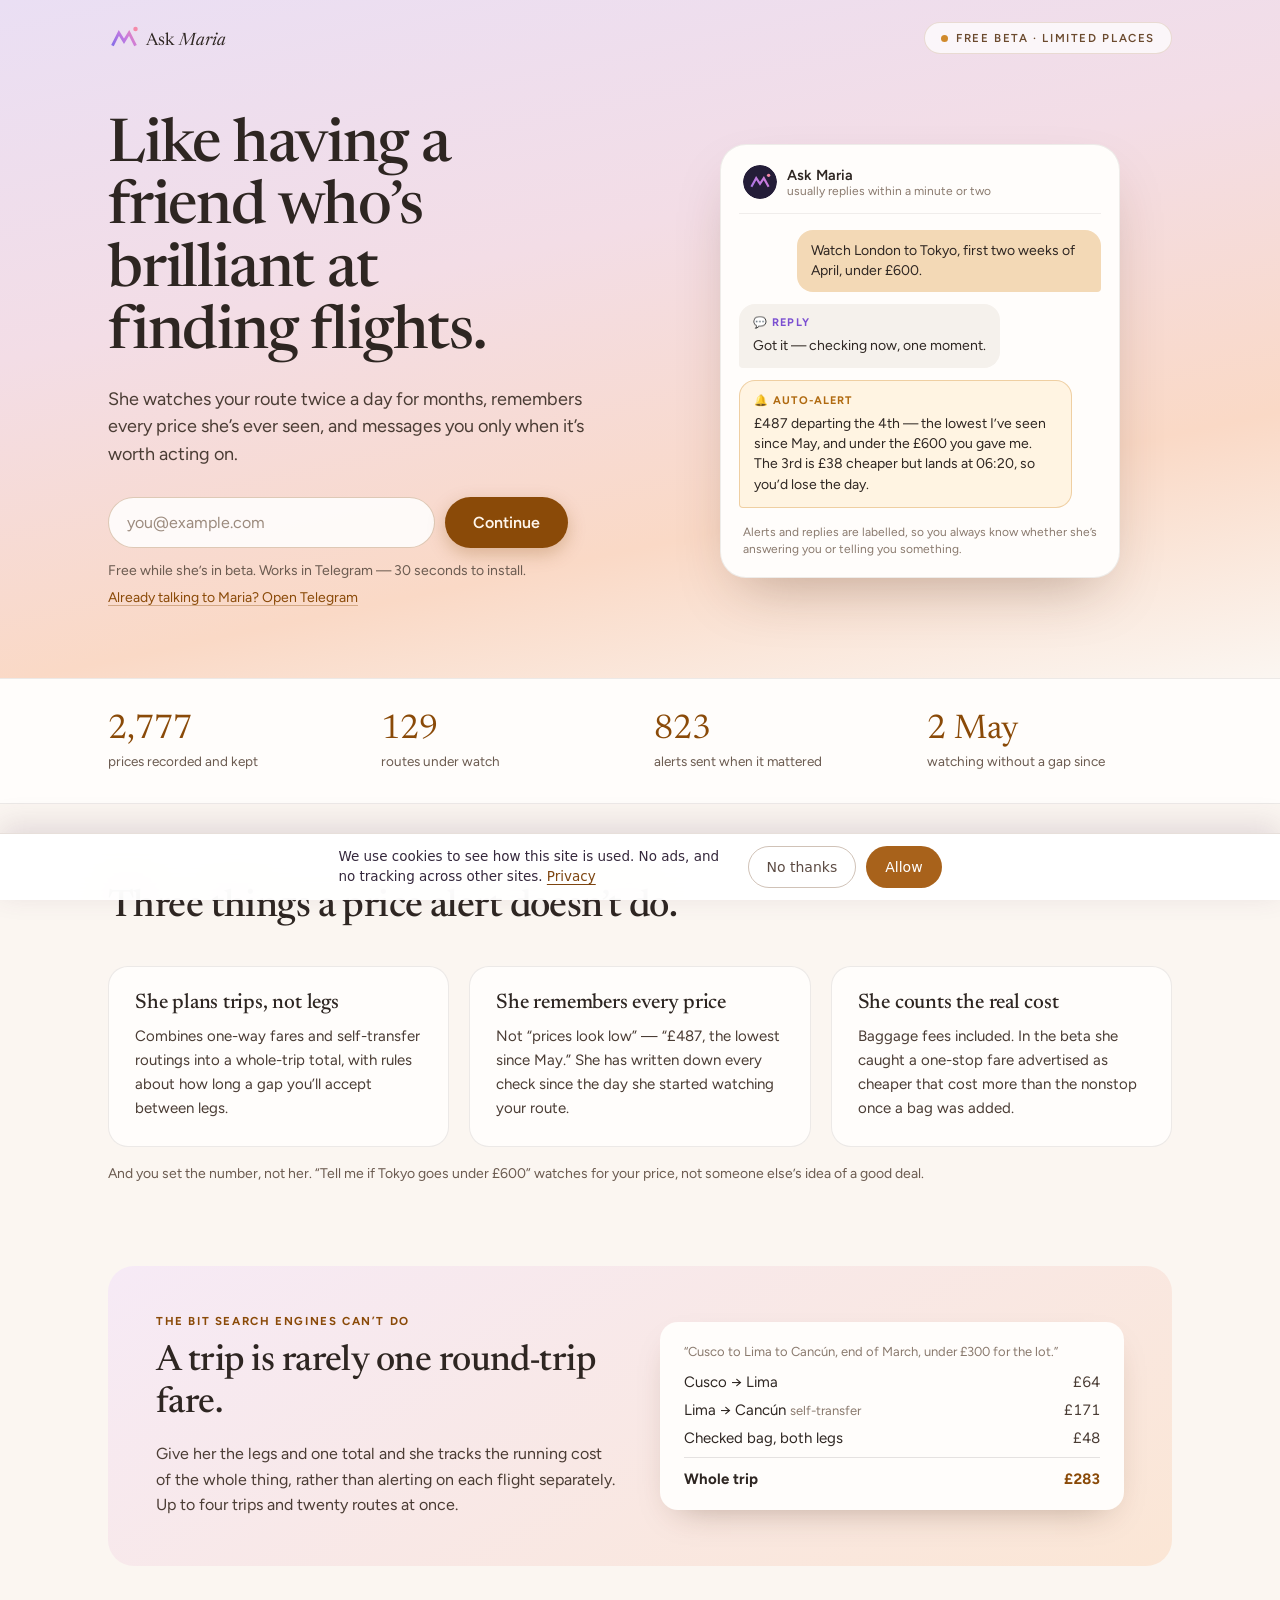
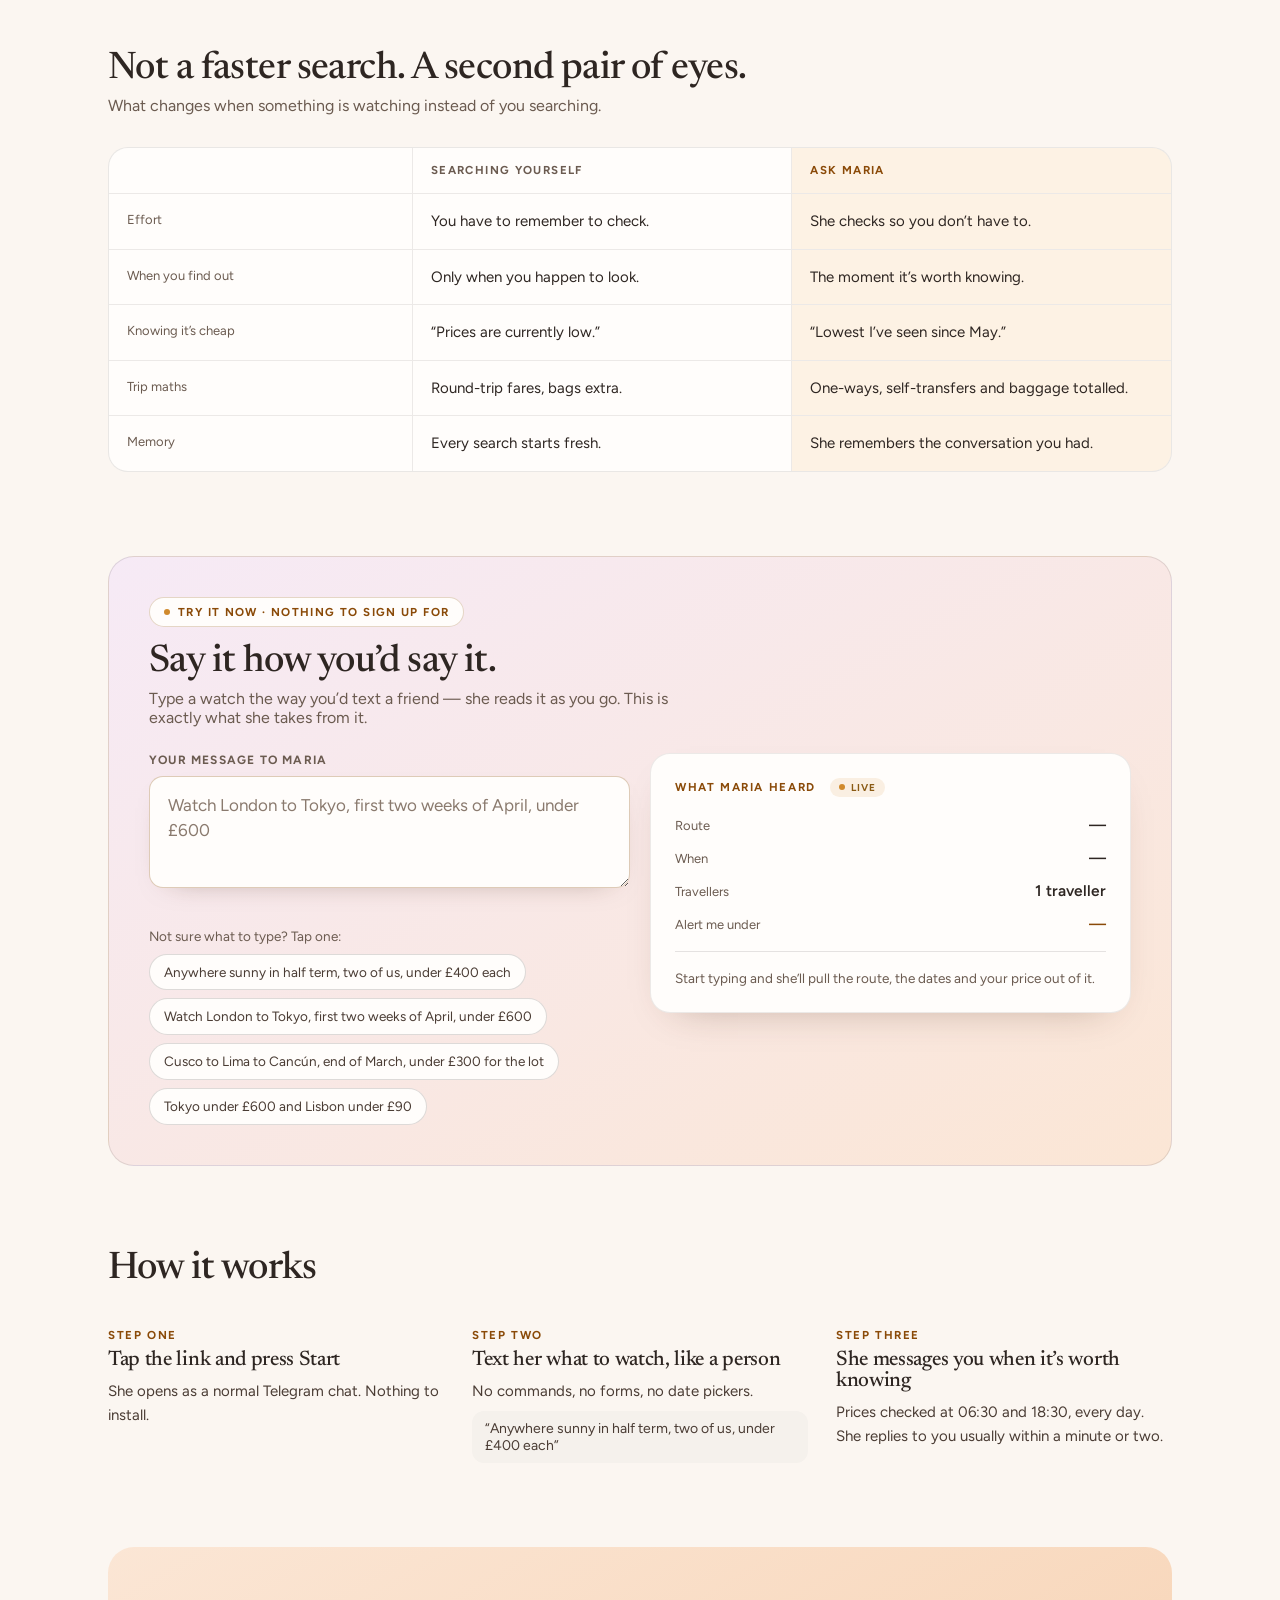
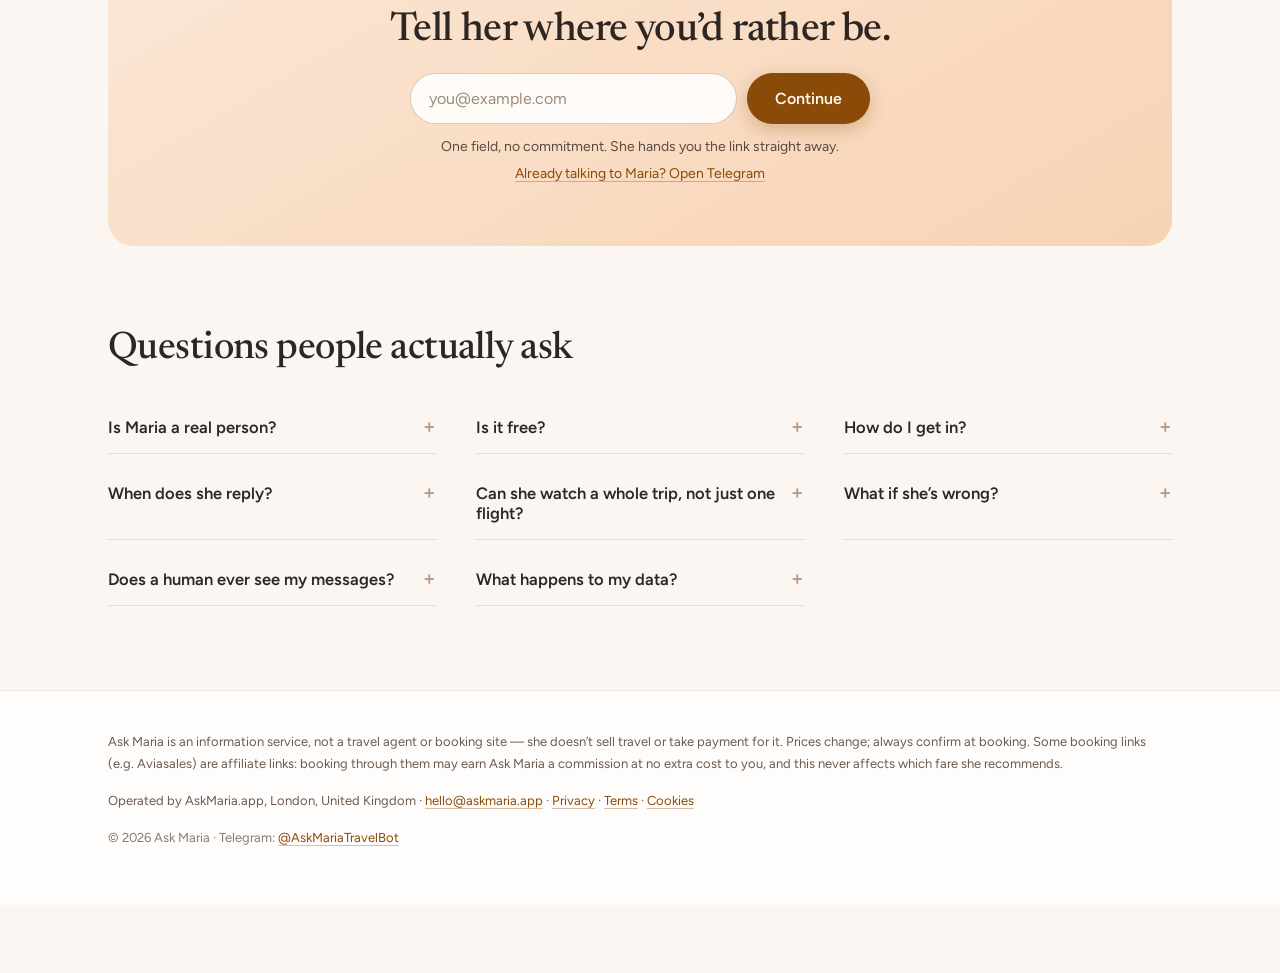
==== commit c422dd3c: "Use the real logo instead of the redesign's approximation The supplied design shipped its own mark —" ====
--- a/index.html
+++ b/index.html
@@ -61,7 +61,7 @@
 <body>
 <div class="band">
   <header class="wrap site-head">
-  <a class="logo" href="index.html"><svg width="26" height="22" viewBox="0 0 26 22" fill="none" aria-hidden="true"><path d="M1 21 9 3l7 13" stroke="#7B4FD1" stroke-width="2.4" stroke-linecap="round" stroke-linejoin="round"/><path d="M12 21 19 7l6 14" stroke="#C4529A" stroke-width="2.4" stroke-linecap="round" stroke-linejoin="round"/><circle cx="21.5" cy="2.5" r="2.5" fill="#E0913F"/></svg><span>Ask <em>Maria</em></span></a>
+  <a class="logo" href="index.html"><svg viewBox="0 0 430 100" fill="none" role="img" aria-label="Ask Maria" style="height:32px;width:auto;flex:0 0 auto"><defs><linearGradient id="lg-home" x1="10" y1="80" x2="90" y2="18" gradientUnits="userSpaceOnUse"><stop stop-color="#7C6CE8"/><stop offset=".55" stop-color="#C77BE0"/><stop offset="1" stop-color="#F58AA8"/></linearGradient></defs><path d="M14 74L34 34l16 26 16-26 20 40" stroke="url(#lg-home)" stroke-width="9"/><circle cx="86" cy="22" r="7" fill="#F58AA8"/><text x="118" y="72" font-family="Newsreader, Georgia, serif" font-size="54" fill="currentColor">Ask <tspan font-style="italic">Maria</tspan></text></svg></a>
   <div class="pill"><span class="dot"></span>Free beta &middot; Limited places</div>
 </header>
   <section class="hero">
@@ -77,7 +77,7 @@
     </div>
     <div class="chat">
       <div class="chat__head">
-        <div class="chat__avatar">M</div>
+        <img class="chat__avatar" src="logo/ask-maria-avatar.svg" alt="" width="34" height="34">
         <div>
           <div style="font-weight:600;font-size:14.5px">Ask Maria</div>
           <div style="font-size:12px;color:var(--ink-4)">usually replies within a minute or two</div>
--- a/styles.css
+++ b/styles.css
@@ -251,3 +251,8 @@
 /* A pulsing dot is decoration; anyone who has asked for less motion should
    still see the dot, just still. */
 @media (prefers-reduced-motion: reduce){ .dot--live{animation:none} }
+
+/* The chat mock-up now uses the real avatar file, which carries its own dark
+   plate — so the placeholder's gradient fill and letter-centring go, and only
+   the circular clip stays. */
+img.chat__avatar{background:none;object-fit:cover}
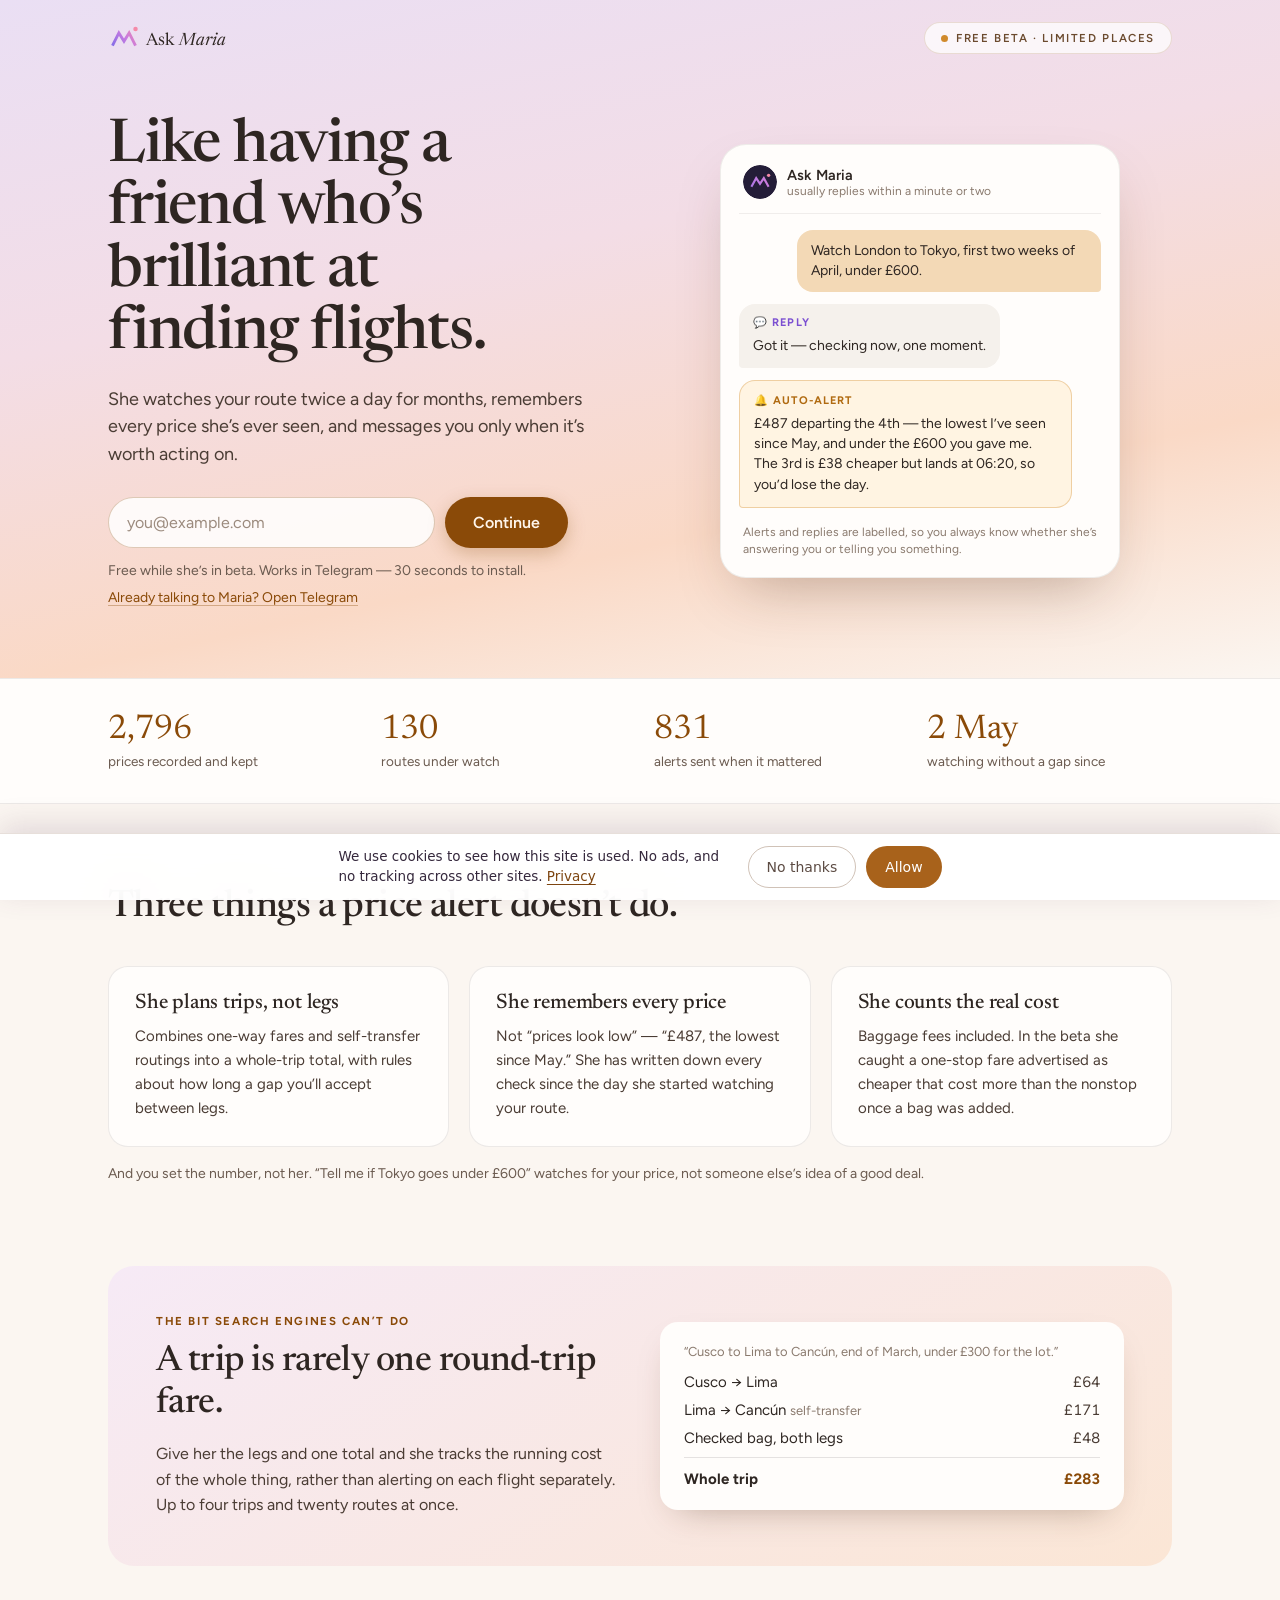
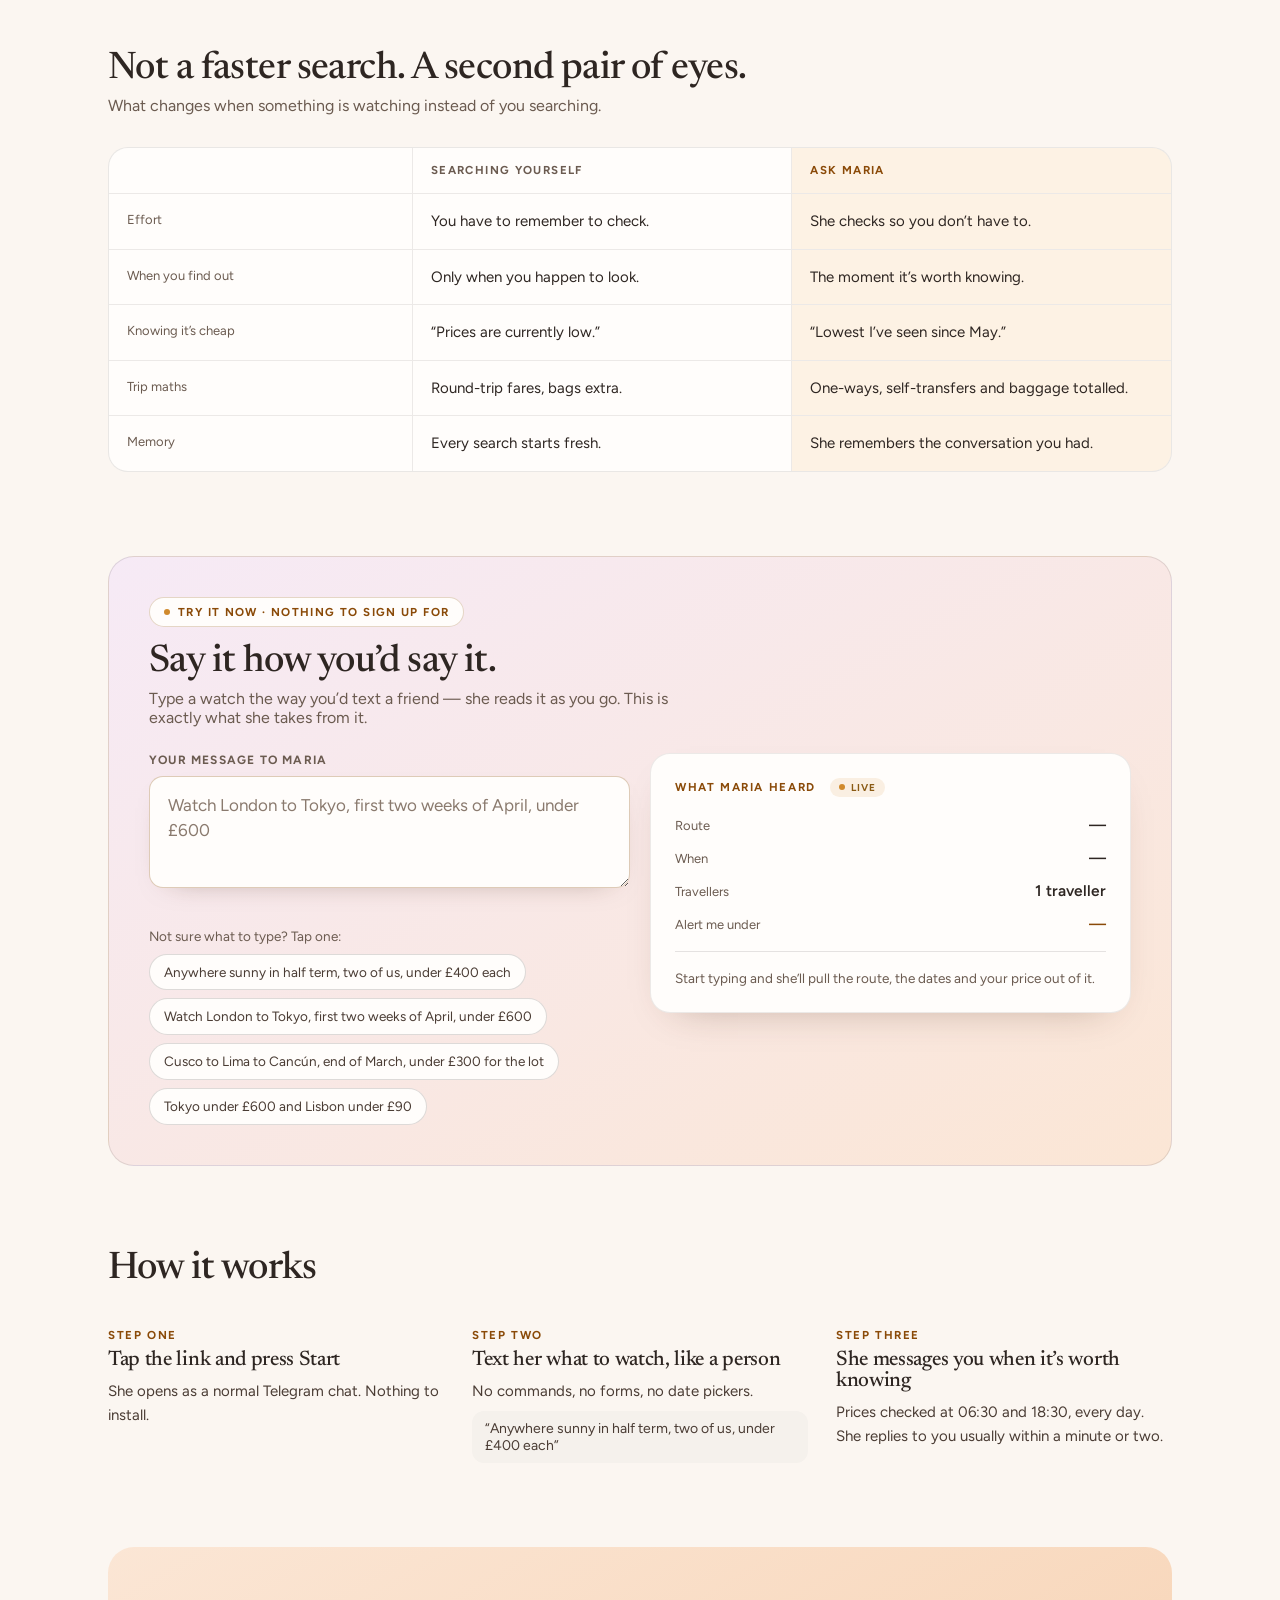
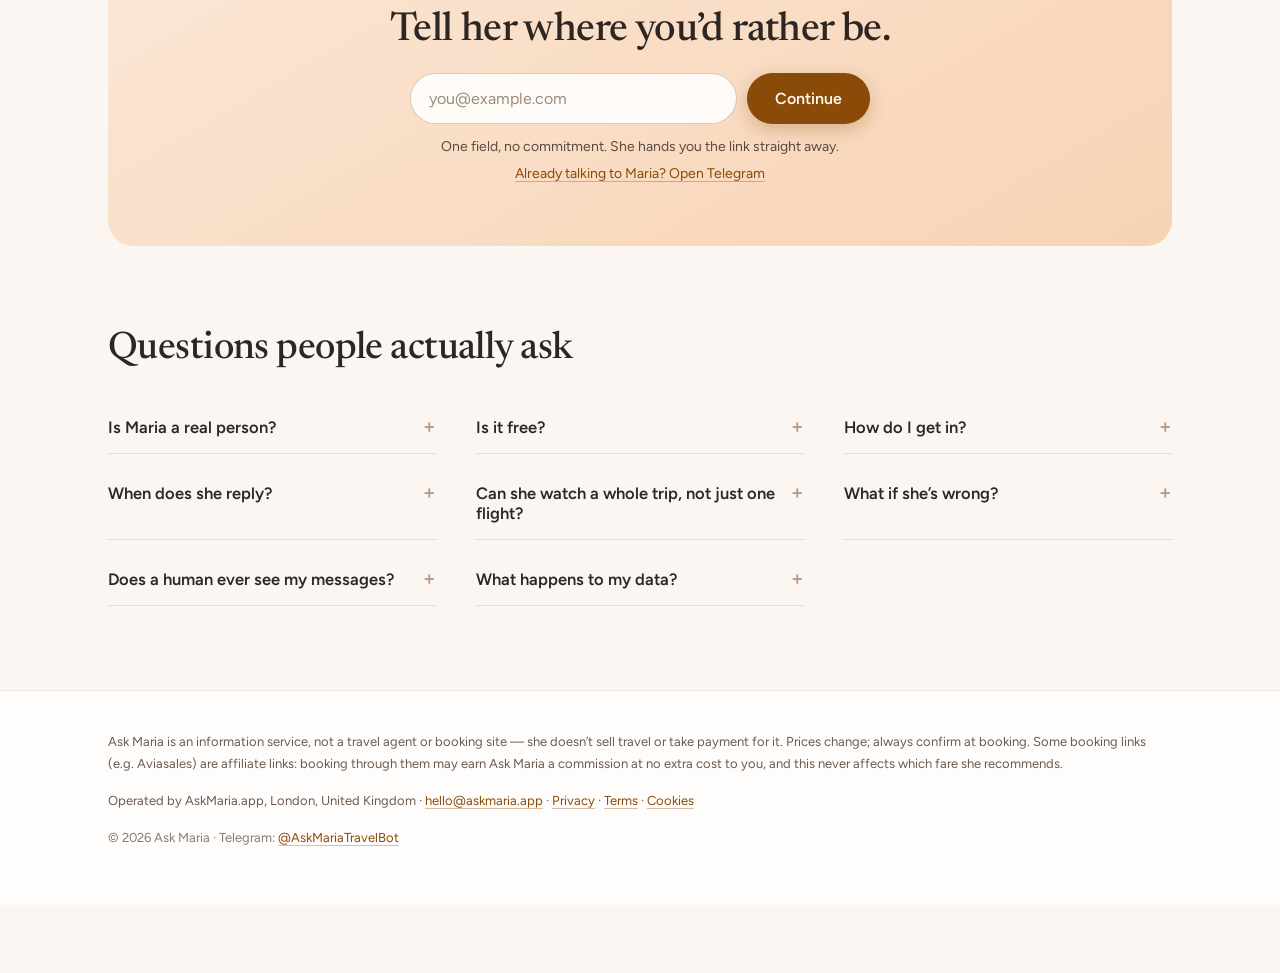
==== commit ee628bf4: "Refresh the stat strip from the real database, and warm up the legal pages The four numbers under th" ====
--- a/index.html
+++ b/index.html
@@ -95,9 +95,9 @@
 
 <section class="stats">
   <div class="wrap stats__grid" style="padding-left:28px;padding-right:28px">
-    <div><div class="stat__n" data-stat="prices">2,777</div><div class="stat__l">prices recorded and kept</div></div>
-    <div><div class="stat__n" data-stat="routes">129</div><div class="stat__l">routes under watch</div></div>
-    <div><div class="stat__n" data-stat="alerts">823</div><div class="stat__l">alerts sent when it mattered</div></div>
+    <div><div class="stat__n" data-stat="prices">2,796</div><div class="stat__l">prices recorded and kept</div></div>
+    <div><div class="stat__n" data-stat="routes">130</div><div class="stat__l">routes under watch</div></div>
+    <div><div class="stat__n" data-stat="alerts">831</div><div class="stat__l">alerts sent when it mattered</div></div>
     <div><div class="stat__n" data-stat="since">2 May</div><div class="stat__l">watching without a gap since</div></div>
   </div>
 </section>
--- a/styles.css
+++ b/styles.css
@@ -256,3 +256,9 @@
    plate — so the placeholder's gradient fill and letter-centring go, and only
    the circular clip stays. */
 img.chat__avatar{background:none;object-fit:cover}
+
+/* Shown only when scripting is off (the <noscript> block in invite.html's head
+   flips it). Hidden by default here rather than with the hidden attribute,
+   because a <noscript> stylesheet cannot outrank [hidden]{display:none
+   !important} — and that rule exists for good reasons elsewhere. */
+.noscript-only{display:none}
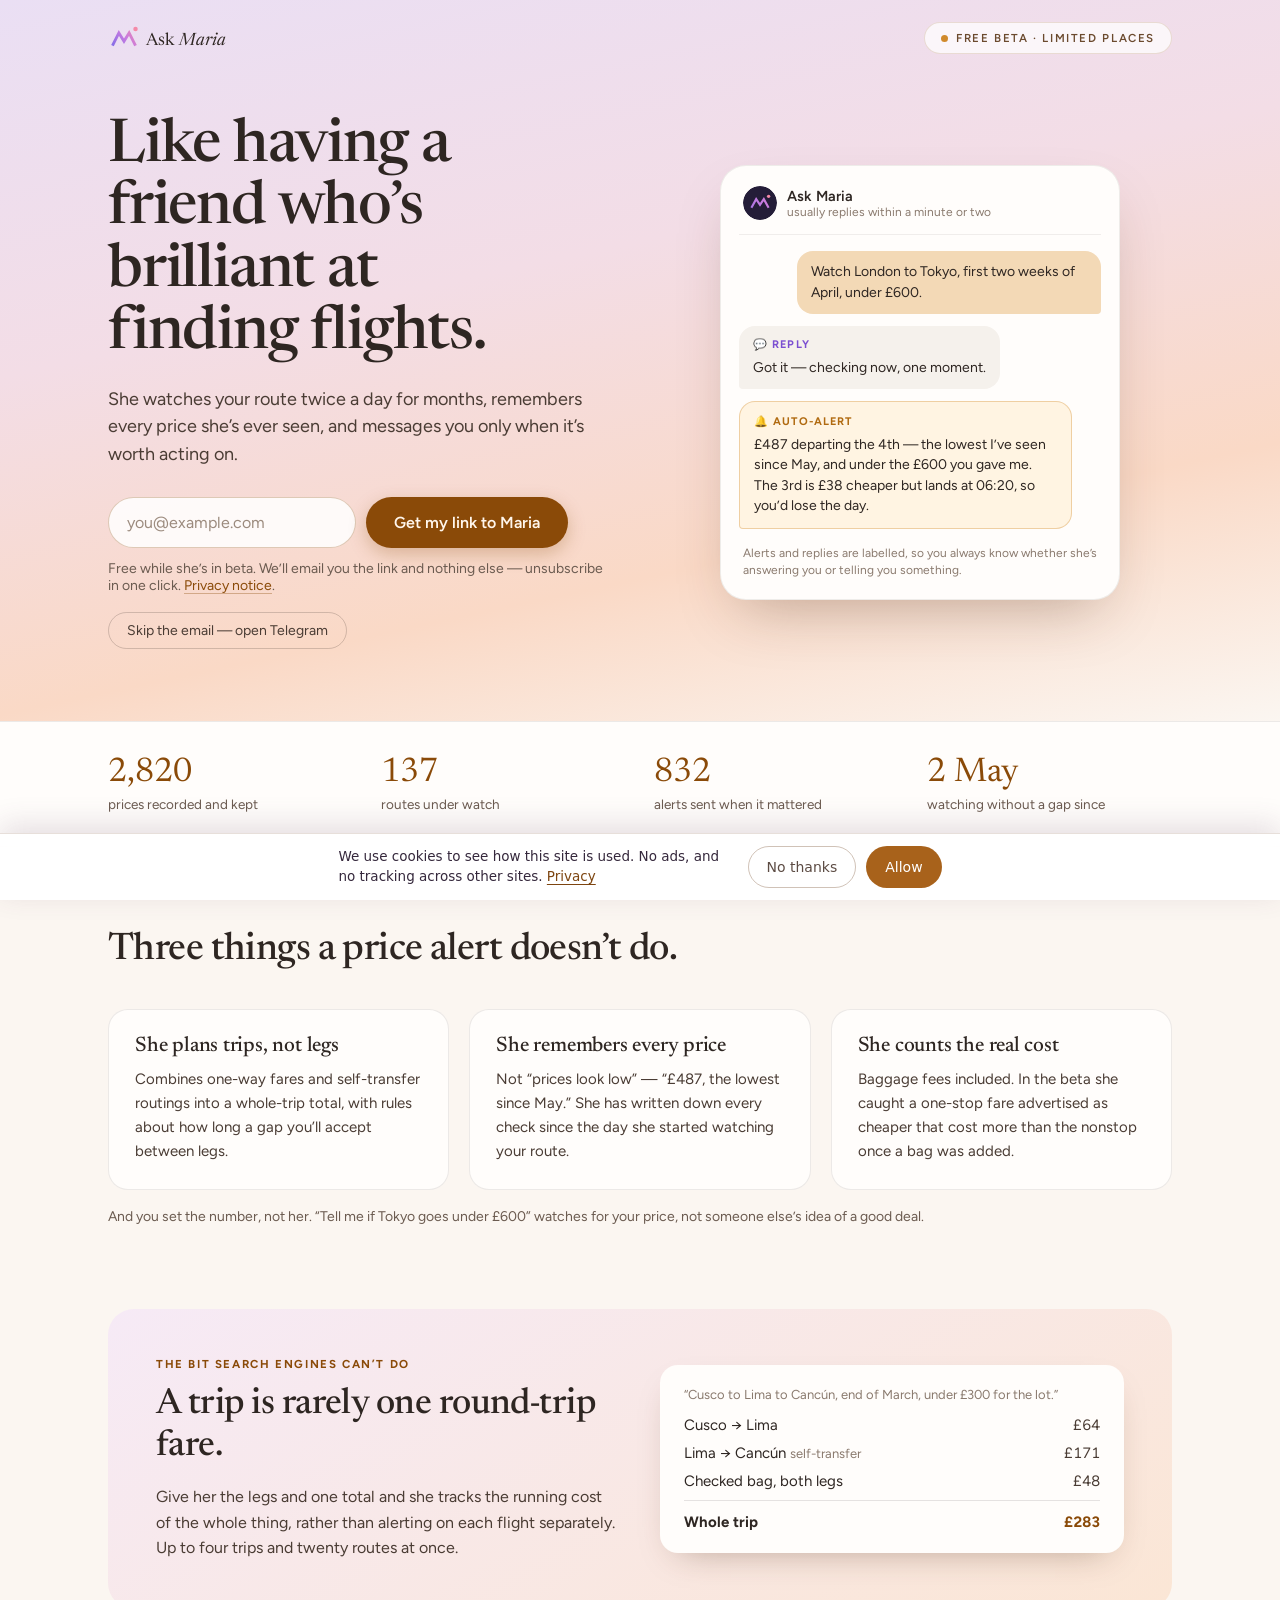
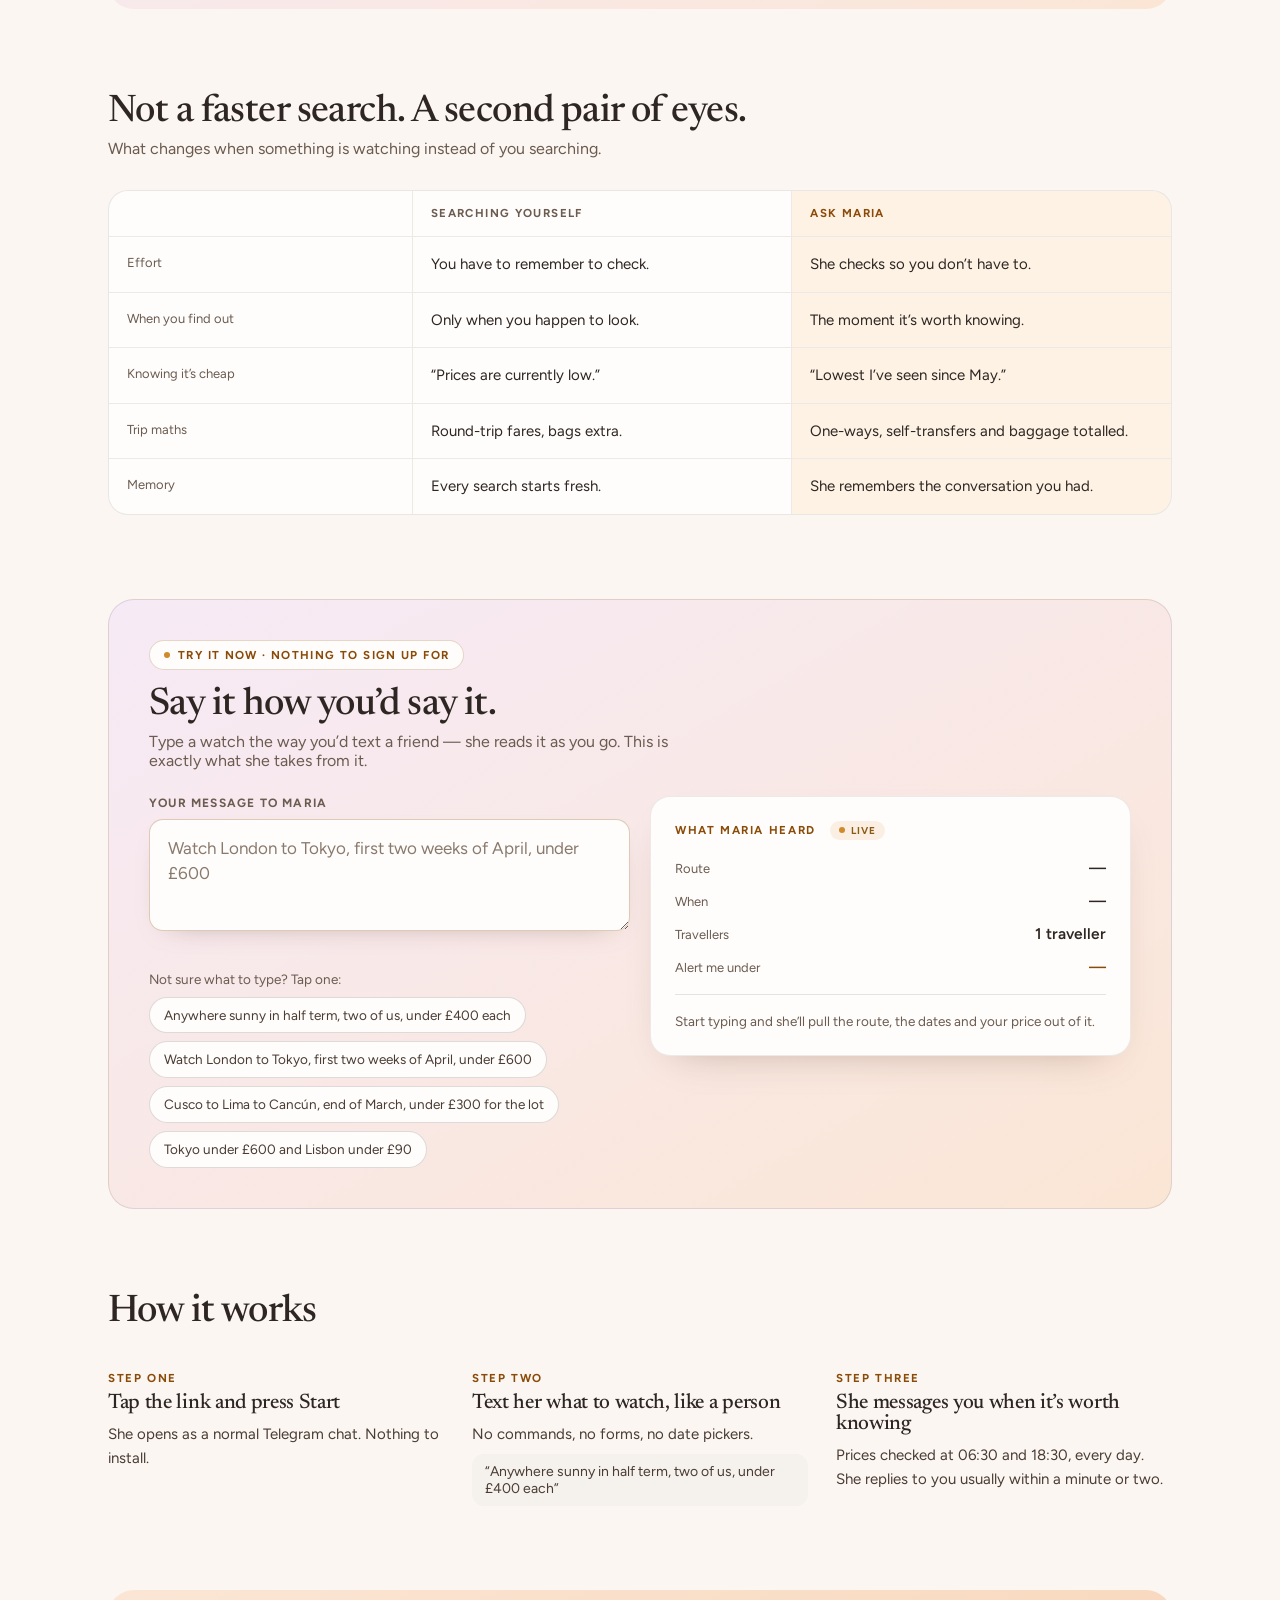
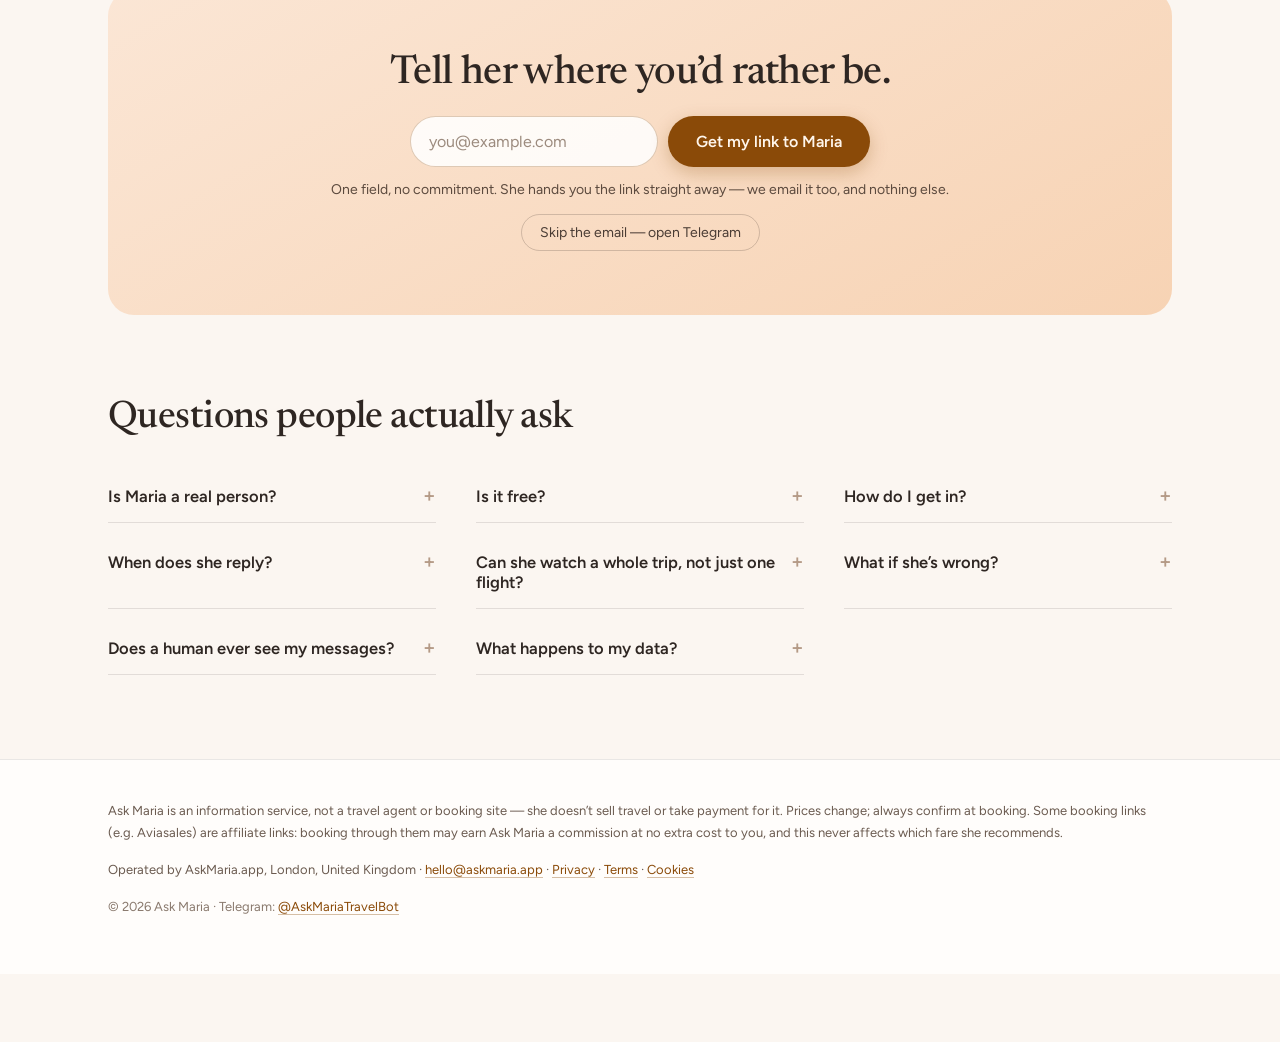
==== commit 359c9ade: "Cut the signup from two steps to one, and give the demo somewhere to go Three conversion leaks, all " ====
--- a/index.html
+++ b/index.html
@@ -68,12 +68,26 @@
     <div>
       <h1>Like having a friend who&rsquo;s brilliant at finding flights.</h1>
       <p class="lede" style="margin-bottom:28px">She watches your route twice a day for months, remembers every price she&rsquo;s ever seen, and messages you only when it&rsquo;s worth acting on.</p>
-      <form class="signup" action="invite.html" method="get">
+      <!-- action/method are the no-JS fallback and must stay: without them a
+           visitor with scripts off loses the form entirely. app.js intercepts
+           the submit and posts the address HERE rather than carrying it to
+           invite.html in a query string, which is what it used to do — that
+           meant nothing was captured until the second page, so everyone who
+           hesitated there was lost with no address to follow up. -->
+      <form class="signup" id="hero-form" action="invite.html" method="get">
         <input class="input" type="email" name="email" required placeholder="you@example.com" aria-label="Email address">
-        <button class="btn" type="submit">Continue</button>
+        <button class="btn" type="submit">Get my link to Maria</button>
       </form>
-      <p class="note" style="margin-top:14px">Free while she&rsquo;s in beta. Works in Telegram &mdash; 30 seconds to install.</p>
-      <p class="note" style="margin-top:10px"><a href="https://t.me/AskMariaTravelBot">Already talking to Maria? Open Telegram</a></p>
+      <!-- This form has no marketing tick, so the copy must not imply one.
+           It promises exactly what the POST does: the link, and nothing else.
+           The opt-in for deals lives on invite.html, which this fast path
+           deliberately skips. -->
+      <p class="note" style="margin-top:12px">Free while she&rsquo;s in beta. We&rsquo;ll email you the link and nothing else &mdash; unsubscribe in one click. <a href="privacy.html">Privacy notice</a>.</p>
+      <!-- The bot is the product and Telegram is the whole reason it is
+           low-friction, so there has to be a door that is not an email form.
+           The old link here read "Already talking to Maria?", which tells a
+           new visitor it is not for them. -->
+      <p style="margin-top:18px"><a class="btn btn--ghost" href="https://t.me/AskMariaTravelBot" data-tg="hero-skip">Skip the email &mdash; open Telegram</a></p>
     </div>
     <div class="chat">
       <div class="chat__head">
@@ -95,9 +109,9 @@
 
 <section class="stats">
   <div class="wrap stats__grid" style="padding-left:28px;padding-right:28px">
-    <div><div class="stat__n" data-stat="prices">2,796</div><div class="stat__l">prices recorded and kept</div></div>
-    <div><div class="stat__n" data-stat="routes">130</div><div class="stat__l">routes under watch</div></div>
-    <div><div class="stat__n" data-stat="alerts">831</div><div class="stat__l">alerts sent when it mattered</div></div>
+    <div><div class="stat__n" data-stat="prices">2,820</div><div class="stat__l">prices recorded and kept</div></div>
+    <div><div class="stat__n" data-stat="routes">137</div><div class="stat__l">routes under watch</div></div>
+    <div><div class="stat__n" data-stat="alerts">832</div><div class="stat__l">alerts sent when it mattered</div></div>
     <div><div class="stat__n" data-stat="since">2 May</div><div class="stat__l">watching without a gap since</div></div>
   </div>
 </section>
@@ -175,6 +189,15 @@
            mentioned in a sentence underneath might as well not be mentioned. -->
       <ul class="flags" data-parsed-flags hidden></ul>
       <p class="parsed__note" data-parsed="note">Start typing and she&rsquo;ll pull the route, the dates and your price out of it.</p>
+      <!-- Peak intent is right here: someone who has just watched Maria read
+           their own trip back to them. Until 2026-09-10 this panel was a dead
+           end — no button, nowhere to go — and they had to scroll back up to
+           a generic email field, which threw away the one thing the demo had
+           just earned. The link carries the text they actually typed. -->
+      <div class="parsed__go" data-demo-go hidden>
+        <a class="btn btn--block" href="https://t.me/AskMariaTravelBot" data-tg="demo" data-demo-tg>Start this watch in Telegram &rarr;</a>
+        <button class="parsed__alt" type="button" data-demo-email>Email me the link instead</button>
+      </div>
     </div>
     <div class="try__examples">
       <p class="try__hint">Not sure what to type? Tap one:</p>
@@ -196,12 +219,12 @@
 <section class="wrap section">
   <div class="panel panel--cta">
     <h2 style="font-size:clamp(28px,3.6vw,40px);margin-bottom:22px">Tell her where you&rsquo;d rather be.</h2>
-    <form class="signup" action="invite.html" method="get" style="margin:0 auto;justify-content:center">
+    <form class="signup" id="hero-form-foot" action="invite.html" method="get" style="margin:0 auto;justify-content:center">
       <input class="input" type="email" name="email" required placeholder="you@example.com" aria-label="Email address">
-      <button class="btn" type="submit">Continue</button>
+      <button class="btn" type="submit">Get my link to Maria</button>
     </form>
-    <p class="note" style="margin-top:14px;color:#5C4A3E">One field, no commitment. She hands you the link straight away.</p>
-    <p class="note" style="margin-top:10px"><a href="https://t.me/AskMariaTravelBot">Already talking to Maria? Open Telegram</a></p>
+    <p class="note" style="margin-top:14px;color:#5C4A3E">One field, no commitment. She hands you the link straight away &mdash; we email it too, and nothing else.</p>
+    <p style="margin-top:16px"><a class="btn btn--ghost" href="https://t.me/AskMariaTravelBot" data-tg="foot-skip">Skip the email &mdash; open Telegram</a></p>
   </div>
 </section>
 
@@ -225,6 +248,7 @@
   <p style="color:var(--ink-4)">&copy; 2026 Ask Maria &middot; Telegram: <a href="https://t.me/AskMariaTravelBot">@AskMariaTravelBot</a></p></div>
 </footer>
 <script src="analytics.js"></script>
+<script src="maria-core.js"></script>
 <script src="app.js"></script>
 </body>
 </html>
--- a/styles.css
+++ b/styles.css
@@ -50,6 +50,15 @@
 .btn--block{display:flex;align-items:center;justify-content:center;gap:10px;width:100%;padding:17px 26px;font-size:16.5px;text-decoration:none}
 .btn--ghost{background:transparent;color:var(--ink-2);border:1px solid rgba(46,38,34,.2);box-shadow:none;padding:9px 18px;font-size:14px;font-weight:400}
 .btn--ghost:hover{background:#F5F1EC;color:var(--ink-2)}
+/* .btn is a <button> everywhere else; as an <a> it needs the two properties a
+   button gets for free, or the ghost "skip" links render underlined inline. */
+a.btn{display:inline-block;text-decoration:none}
+a.btn--block{display:flex}
+/* The demo's call to action. No border-top: .parsed__note directly above it
+   already draws one, and two rules 16px apart read as a mistake. */
+.parsed__go{margin-top:16px}
+.parsed__alt{display:block;width:100%;margin-top:12px;padding:0;border:none;background:none;color:var(--ink-3);font-size:13.5px;font-family:inherit;text-decoration:underline;cursor:pointer}
+.parsed__alt:hover{color:var(--brand)}
 .note{font-size:14px;color:var(--ink-3)}
 .fine{font-size:13.5px;line-height:1.6;color:var(--ink-3)}
 .label{font-size:15px;font-weight:600}
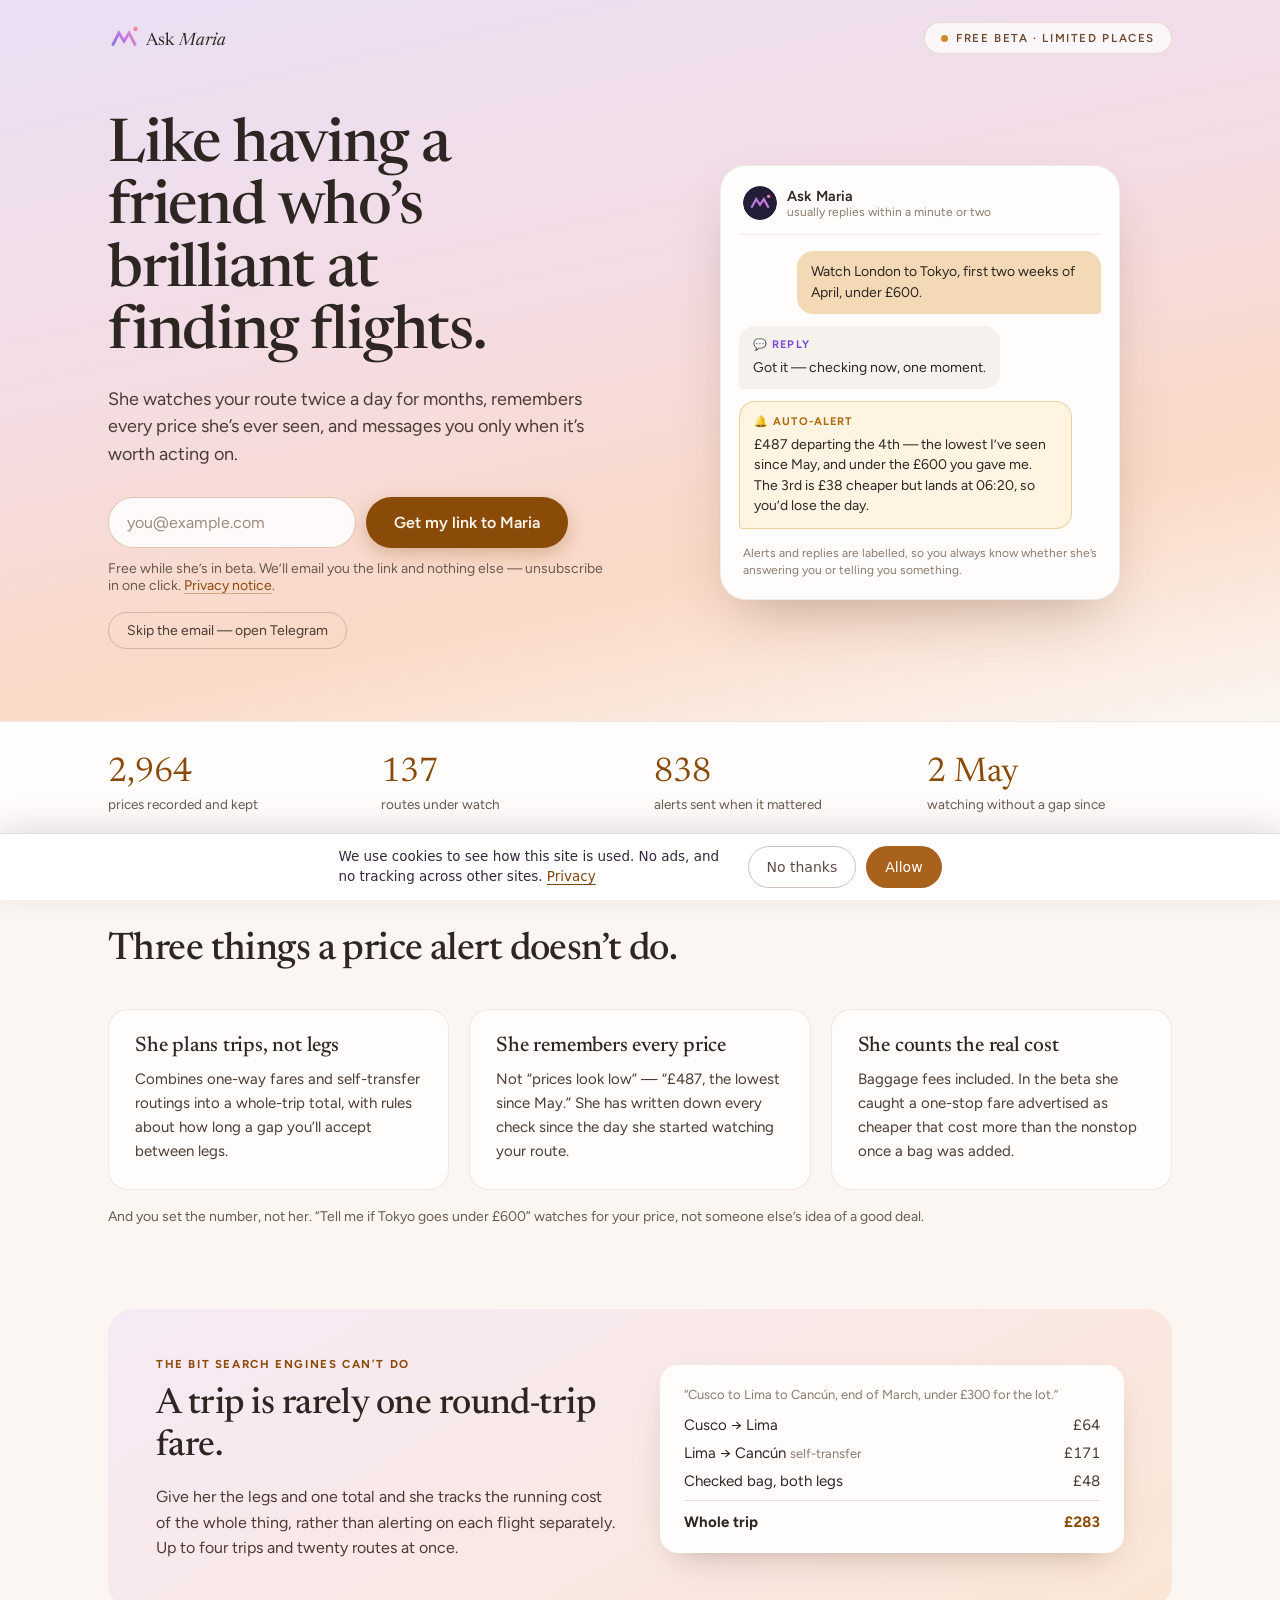
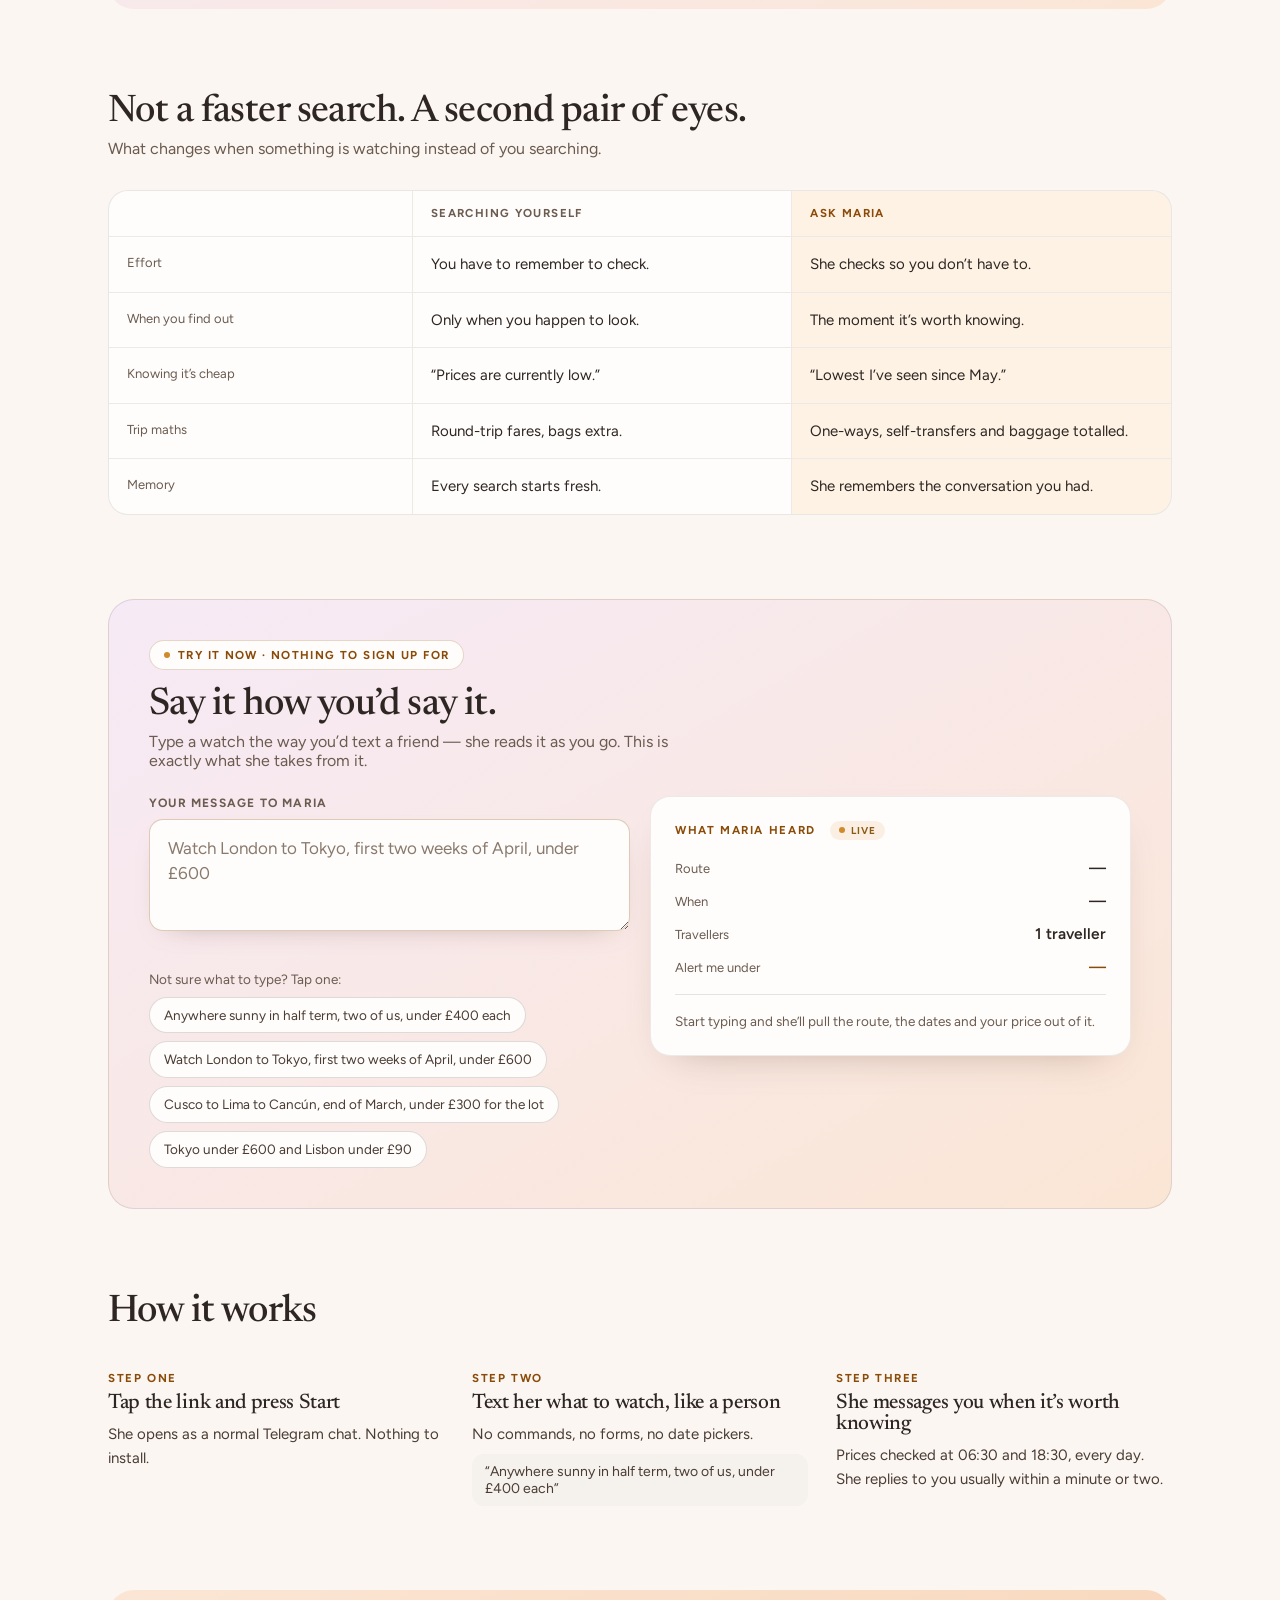
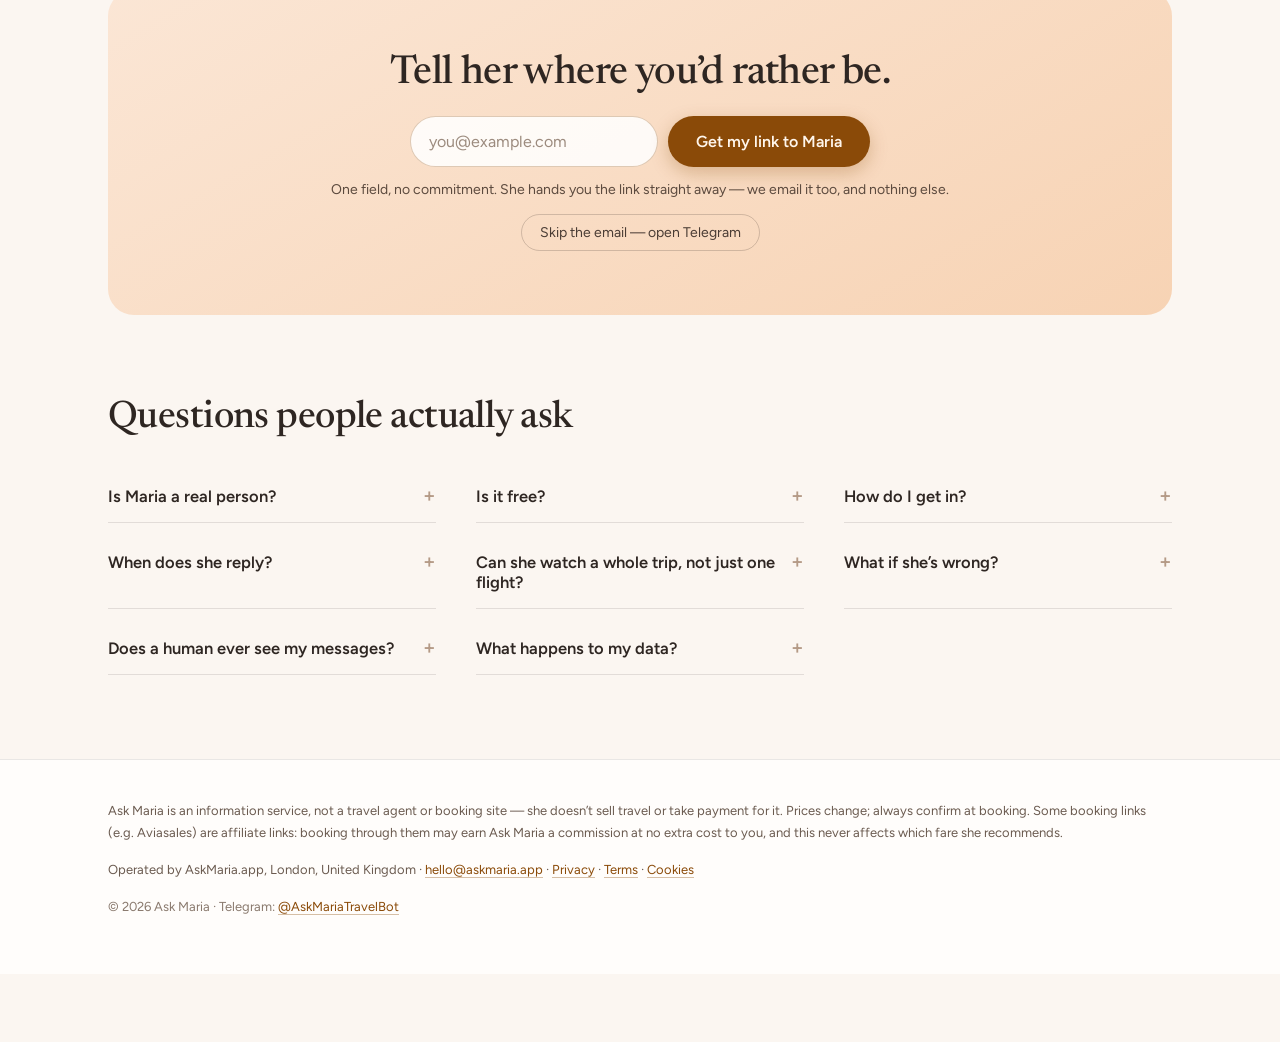
==== commit e505c649: "Refresh the stat strip before deploying the packed encoder update-stats.py --check reported stale: t" ====
--- a/index.html
+++ b/index.html
@@ -109,9 +109,9 @@
 
 <section class="stats">
   <div class="wrap stats__grid" style="padding-left:28px;padding-right:28px">
-    <div><div class="stat__n" data-stat="prices">2,820</div><div class="stat__l">prices recorded and kept</div></div>
+    <div><div class="stat__n" data-stat="prices">2,964</div><div class="stat__l">prices recorded and kept</div></div>
     <div><div class="stat__n" data-stat="routes">137</div><div class="stat__l">routes under watch</div></div>
-    <div><div class="stat__n" data-stat="alerts">832</div><div class="stat__l">alerts sent when it mattered</div></div>
+    <div><div class="stat__n" data-stat="alerts">838</div><div class="stat__l">alerts sent when it mattered</div></div>
     <div><div class="stat__n" data-stat="since">2 May</div><div class="stat__l">watching without a gap since</div></div>
   </div>
 </section>
